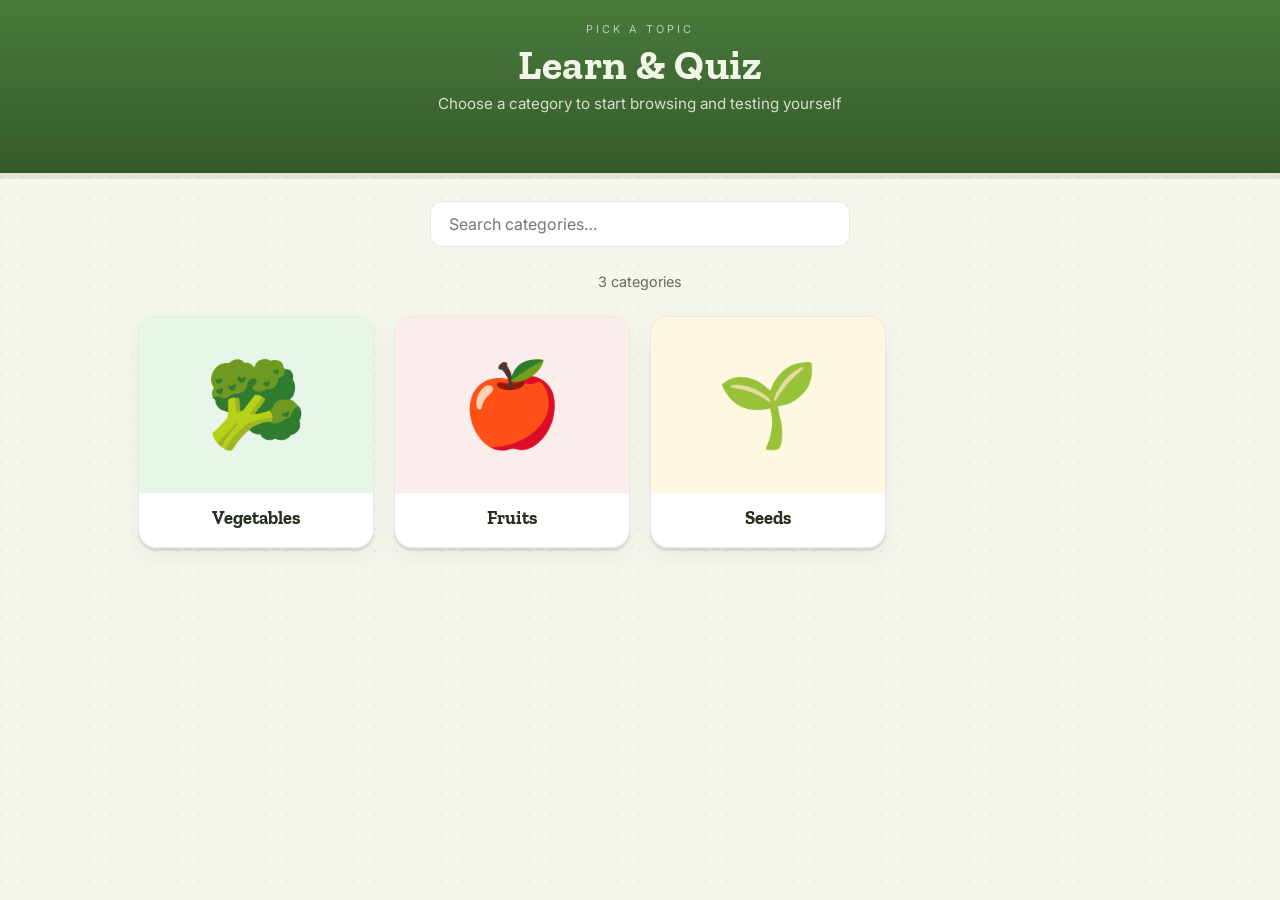
==== categories/index.html @ 4302f9e4 "Add files via upload" ====
<!DOCTYPE html>
<html lang="en">
<head>
<meta charset="UTF-8">
<meta name="viewport" content="width=device-width, initial-scale=1.0">
<title>Categories — Learn &amp; Quiz</title>
<link rel="stylesheet" href="style.css">
</head>
<body>

<header>
  <div class="eyebrow">Pick a Topic</div>
  <h1>Learn &amp; Quiz</h1>
  <p>Choose a category to start browsing and testing yourself</p>
</header>

<main class="cat-main">
  <div class="search-row">
    <input type="text" id="searchBox" placeholder="Search categories…">
  </div>
  <div class="cat-note" id="catNote">Loading categories…</div>
  <div class="cat-grid" id="catGrid"></div>
</main>

<script>
/* ==================================================================
   categories.json shape:
   [
     { "name": "Vegetables", "image": "url-or-data-uri", "location": "vegetables.json" },
     { "name": "Fruits",     "image": "url-or-data-uri", "location": "fruits.json" },
     ...
   ]

   Clicking a card opens categories.html?data=<location>, so categories.html
   loads that topic's data file (see the DATA_FILE param in categories.html).
   ================================================================== */

const catGrid = document.getElementById('catGrid');
const catNote = document.getElementById('catNote');
const searchBox = document.getElementById('searchBox');

let allCategories = [];

async function loadCategories(){
  try{
    const res = await fetch('cats/categories.json');
    allCategories = await res.json();
    renderCategories(allCategories);
  }catch(e){
    catNote.textContent = 'Could not load cats/categories.json — make sure the cats folder is present.';
  }
}

function renderCategories(categories){
  catNote.textContent = categories.length ? `${categories.length} categories` : 'No categories match your search';
  catGrid.innerHTML = '';
  categories.forEach(cat => {
    const a = document.createElement('a');
    a.className = 'cat-card';
    a.href = `categories.html?data=${encodeURIComponent(cat.location)}`;
    a.innerHTML = `
      <div class="cat-thumb"><img src="${cat.image}" alt="${cat.name}" loading="lazy"></div>
      <div class="cat-label">${cat.name}</div>`;
    catGrid.appendChild(a);
  });
}

searchBox.addEventListener('input', () => {
  const q = searchBox.value.trim().toLowerCase();
  const filtered = allCategories.filter(cat => cat.name.toLowerCase().includes(q));
  renderCategories(filtered);
});

loadCategories();
</script>
</body>
</html>
---- categories/style.css ----
@import url('https://fonts.googleapis.com/css2?family=Zilla+Slab:wght@500;600;700&family=Inter:wght@400;500;600;700&display=swap');

:root{
  --cream:#F5F7EC;
  --card:#FFFFFF;
  --wood:#4A7A3B;
  --wood-dark:#355A2A;
  --copper:#7EA23B;
  --copper-dark:#688A2E;
  --sage:#6E8F70;
  --charcoal:#26301F;
  --line: rgba(38,48,31,0.10);
  --wrong:#C1443B;
  --skeleton: #E7EDD9;
}
*{box-sizing:border-box;}
html,body{margin:0;padding:0;}
body{
  background:var(--cream);
  background-image:
    radial-gradient(circle at 1px 1px, rgba(74,122,59,0.07) 1px, transparent 0);
  background-size: 22px 22px;
  color:var(--charcoal);
  font-family:'Inter', sans-serif;
  min-height:100vh;
}

header{
  background: linear-gradient(180deg, var(--wood) 0%, var(--wood-dark) 100%);
  color:#F1F6E9;
  padding: 22px 18px 60px;
  position:relative;
  text-align:center;
  box-shadow: 0 6px 0 rgba(0,0,0,0.08);
}
header h1{
  font-family:'Zilla Slab', serif;
  font-weight:700;
  font-size: clamp(1.8rem, 5vw, 2.6rem);
  margin: 4px 0 4px;
  letter-spacing:0.5px;
}
header p{ margin:0; opacity:0.85; font-size:0.95rem; }
.eyebrow{
  font-family:'Inter';
  text-transform:uppercase;
  letter-spacing:3px;
  font-size:0.68rem;
  opacity:0.7;
}

/* ---------------- Categories page ---------------- */
.cat-main{ max-width: 1040px; margin: 0 auto; padding: 28px 18px 60px; }
.cat-grid{
  display:grid;
  grid-template-columns: repeat(auto-fill, minmax(220px, 1fr));
  gap: 20px;
}
.cat-card{
  background:var(--card);
  border-radius: 18px;
  overflow:hidden;
  text-decoration:none;
  color:var(--charcoal);
  box-shadow: 0 3px 0 var(--line), 0 8px 20px rgba(38,48,31,0.06);
  border: 1px solid var(--line);
  transition: transform 0.15s ease, box-shadow 0.15s ease;
  display:flex; flex-direction:column;
}
.cat-card:hover{
  transform: translateY(-4px);
  box-shadow: 0 6px 0 var(--line), 0 14px 26px rgba(38,48,31,0.10);
}
.cat-thumb{
  width:100%; aspect-ratio: 4/3; overflow:hidden;
  background: var(--skeleton);
}
.cat-thumb img{ width:100%; height:100%; object-fit:cover; display:block; }
.cat-label{
  font-family:'Zilla Slab', serif; font-weight:700; font-size:1.15rem;
  padding: 14px 16px 18px; text-align:center;
}
.cat-note{ text-align:center; opacity:0.7; margin: 6px 0 26px; font-size:0.9rem; }

nav.tabs{
  display:flex; justify-content:center; gap:10px;
  margin-top: -32px; position:relative; z-index:5;
  flex-wrap:wrap; padding: 0 12px;
}
nav.tabs button{
  font-family:'Zilla Slab', serif; font-weight:600; font-size:1rem;
  padding:12px 26px; border-radius:999px; border:2px solid var(--card);
  background:var(--card); color:var(--wood-dark); cursor:pointer;
  box-shadow:0 4px 10px rgba(38,48,31,0.15); transition: all .18s ease;
}
nav.tabs button.active{ background:var(--copper); border-color:var(--copper); color:#fff; }
nav.tabs button:hover{ transform: translateY(-2px); }

main{ max-width:1180px; margin:0 auto; padding: 40px 18px 70px; }
section.view{ display:none; }
section.view.active{ display:block; }

.search-row{ display:flex; justify-content:center; margin-bottom:26px; }
#searchBox{
  width:100%; max-width:420px; padding:12px 18px; border-radius:12px;
  border:1.5px solid var(--line); background:var(--card);
  font-size:1rem; font-family:'Inter'; outline:none;
}
#searchBox:focus{ border-color: var(--copper); }

.count-note{ text-align:center; color:#7c8a6f; font-size:0.85rem; margin-bottom:22px; }

/* Virtualized grid: viewport scrolls, .grid is a tall relative-positioned
   canvas, .card items are absolutely positioned inside it so only the
   cards actually on screen exist in the DOM at any time. */
.grid-viewport{ max-height:72vh; overflow-y:auto; overflow-x:hidden; border-radius:14px; -webkit-overflow-scrolling:touch; }
.grid{ position:relative; }

.card{
  background:var(--card); border-radius:14px; padding:10px 10px 14px;
  text-align:center; border:1px solid var(--line); position:absolute;
  top:0; left:0;
  transition: transform .15s ease, box-shadow .15s ease; cursor:default; overflow:hidden;
}
.card:hover{ transform: translateY(-4px); box-shadow: 0 10px 20px rgba(74,122,59,0.16); }
.card .num{
  position:absolute; top:8px; left:8px; font-size:0.62rem; color:#fff;
  background:rgba(38,48,31,0.55); padding:1px 6px; border-radius:999px;
  font-family:'Inter'; font-weight:600; z-index:2;
}
.search-btn{
  position:absolute; top:6px; right:6px; width:26px; height:26px;
  border-radius:50%; border:none; background: rgba(38,48,31,0.55); color:#fff;
  font-size:0.85rem; display:flex; align-items:center; justify-content:center;
  cursor:pointer; z-index:3; transition: background .15s ease, transform .15s ease;
}
.search-btn:hover{ background: var(--copper); transform: scale(1.08); }
.thumb{
  width:100%; aspect-ratio: 1 / 1; border-radius:10px; overflow:hidden;
  background: linear-gradient(100deg, var(--skeleton) 25%, #F3F7EA 37%, var(--skeleton) 63%);
  background-size: 400% 100%; animation: shimmer 1.4s ease-in-out infinite;
  display:flex; align-items:center; justify-content:center; margin-bottom:10px;
}
.thumb.loaded{ animation:none; background:#F3F7EA; }
.thumb img{ width:100%; height:100%; object-fit:cover; display:block; }
.thumb .fallback-icon{ font-size:2.4rem; }
@keyframes shimmer{ 0%{ background-position: 100% 0; } 100%{ background-position: -100% 0; } }
.card .name{ font-family:'Zilla Slab', serif; font-weight:600; font-size:0.9rem; color:var(--charcoal); }

.quiz-wrap{ max-width:560px; margin:0 auto; }
.progress-row{ display:flex; align-items:center; gap:12px; margin-bottom:22px; }
.progress-track{ flex:1; height:8px; background:var(--line); border-radius:999px; overflow:hidden; }
.progress-fill{ height:100%; background:var(--sage); width:0%; transition:width .25s ease; }
.progress-label{ font-size:0.85rem; color:#7c8a6f; white-space:nowrap; font-weight:600; }
.score-pill{
  display:inline-block; background:var(--copper); color:#fff; font-weight:700;
  font-size:0.78rem; padding:4px 12px; border-radius:999px;
}

.quiz-card{
  background:var(--card); border-radius:20px; padding:26px 20px 26px; text-align:center;
  box-shadow: 0 10px 26px rgba(74,122,59,0.14); border:1px solid var(--line);
}
.quiz-card .eyebrow{ color:#9fab8f; }
.quiz-thumb{
  width:180px; height:180px; max-width:70%; aspect-ratio:1/1; margin: 14px auto 16px;
  border-radius:16px; overflow:hidden;
  background: linear-gradient(100deg, var(--skeleton) 25%, #F3F7EA 37%, var(--skeleton) 63%);
  background-size: 400% 100%; animation: shimmer 1.4s ease-in-out infinite;
  display:flex; align-items:center; justify-content:center; box-shadow: 0 6px 16px rgba(74,122,59,0.18);
}
.quiz-thumb.loaded{ animation:none; background:#F3F7EA; }
.quiz-thumb img{ width:100%; height:100%; object-fit:cover; display:block; }
.quiz-thumb .fallback-icon{ font-size:4.4rem; }

.quiz-question{
  font-family:'Zilla Slab', serif; font-weight:600; font-size:1.25rem;
  margin: 0 0 22px; color:var(--charcoal);
}
.options{ display:grid; grid-template-columns: 1fr 1fr; gap:12px; }
@media(max-width:420px){ .options{ grid-template-columns: 1fr; } }

.opt{
  font-family:'Inter'; font-weight:600; font-size:0.95rem; padding:14px 10px;
  border-radius:12px; border:2px solid var(--line); background:#FAFBF5;
  cursor:pointer; transition: all .15s ease; color:var(--charcoal);
}
.opt:hover{ border-color: var(--copper); }
.opt.correct{ background: var(--sage); border-color: var(--sage); color:#fff; }
.opt.wrong{ background: var(--wrong); border-color: var(--wrong); color:#fff; }
.opt[disabled]{ cursor:default; }

.next-row{ margin-top:22px; display:flex; justify-content:center; }
#nextBtn{
  font-family:'Zilla Slab', serif; font-weight:600; font-size:1rem; padding:11px 30px;
  border-radius:999px; border:none; background:var(--wood-dark); color:#fff;
  cursor:pointer; opacity:0; pointer-events:none; transition: opacity .15s ease;
}
#nextBtn.show{ opacity:1; pointer-events:auto; }
#nextBtn:hover{ background:var(--copper-dark); }

.center-card{
  max-width:520px; margin:20px auto; background:var(--card); border-radius:20px;
  padding:40px 26px; text-align:center; box-shadow: 0 10px 26px rgba(74,122,59,0.14);
  border:1px solid var(--line);
}
.center-card h2{ font-family:'Zilla Slab', serif; font-size:1.6rem; margin-top:0; }
.center-card .big-icon{ font-size:3.4rem; margin-bottom:10px;}
.center-card .score-big{
  font-family:'Zilla Slab', serif; font-size:3rem; font-weight:700; color:var(--copper); margin: 10px 0;
}
.btn-primary{
  font-family:'Zilla Slab', serif; font-weight:600; font-size:1.05rem; padding:13px 34px;
  border-radius:999px; border:none; background:var(--copper); color:#fff; cursor:pointer; margin-top:10px;
}
.btn-primary:hover{ background:var(--copper-dark); }
.load-note{ font-size:0.8rem; color:#9fab8f; margin-top:10px; }

.thumb, .quiz-thumb{ cursor: zoom-in; }

#lightbox{
  position:fixed; inset:0; z-index:100;
  background: rgba(14,20,10,0.86);
  display:none;
  align-items:center; justify-content:center;
  flex-direction:column;
  padding: 30px 20px;
  cursor: zoom-out;
  animation: fadeIn .15s ease;
}
#lightbox.open{ display:flex; }
@keyframes fadeIn{ from{ opacity:0; } to{ opacity:1; } }
#lightbox img{
  max-width: min(90vw, 640px);
  max-height: 72vh;
  object-fit:contain;
  border-radius:14px;
  box-shadow: 0 20px 50px rgba(0,0,0,0.5);
  background:#F3F7EA;
  cursor: zoom-out;
}
#lightboxCaption{
  color:#F1F6E9;
  font-family:'Zilla Slab', serif;
  font-weight:600;
  font-size:1.15rem;
  margin-top:16px;
  text-align:center;
}
#lightboxClose{
  position:absolute;
  top:18px; right:22px;
  width:42px; height:42px;
  border-radius:50%;
  border:none;
  background: rgba(255,255,255,0.14);
  color:#F1F6E9;
  font-size:1.4rem;
  line-height:1;
  cursor:pointer;
  display:flex; align-items:center; justify-content:center;
  transition: background .15s ease;
}
#lightboxClose:hover{ background: rgba(255,255,255,0.26); }

#lightboxSearch{
  margin-top:14px;
  display:none;
  align-items:center; gap:8px;
  padding:10px 20px;
  border-radius:999px;
  border:1.5px solid rgba(255,255,255,0.35);
  background: rgba(255,255,255,0.1);
  color:#F1F6E9;
  font-family:'Inter'; font-weight:600; font-size:0.88rem;
  cursor:pointer;
  transition: background .15s ease;
}
#lightboxSearch.show{ display:inline-flex; }
#lightboxSearch:hover{ background: rgba(255,255,255,0.22); }

footer{ text-align:center; padding:24px; color:#9fab8f; font-size:0.78rem; }
footer .credit{ display:block; margin-top:4px; opacity:0.85; }
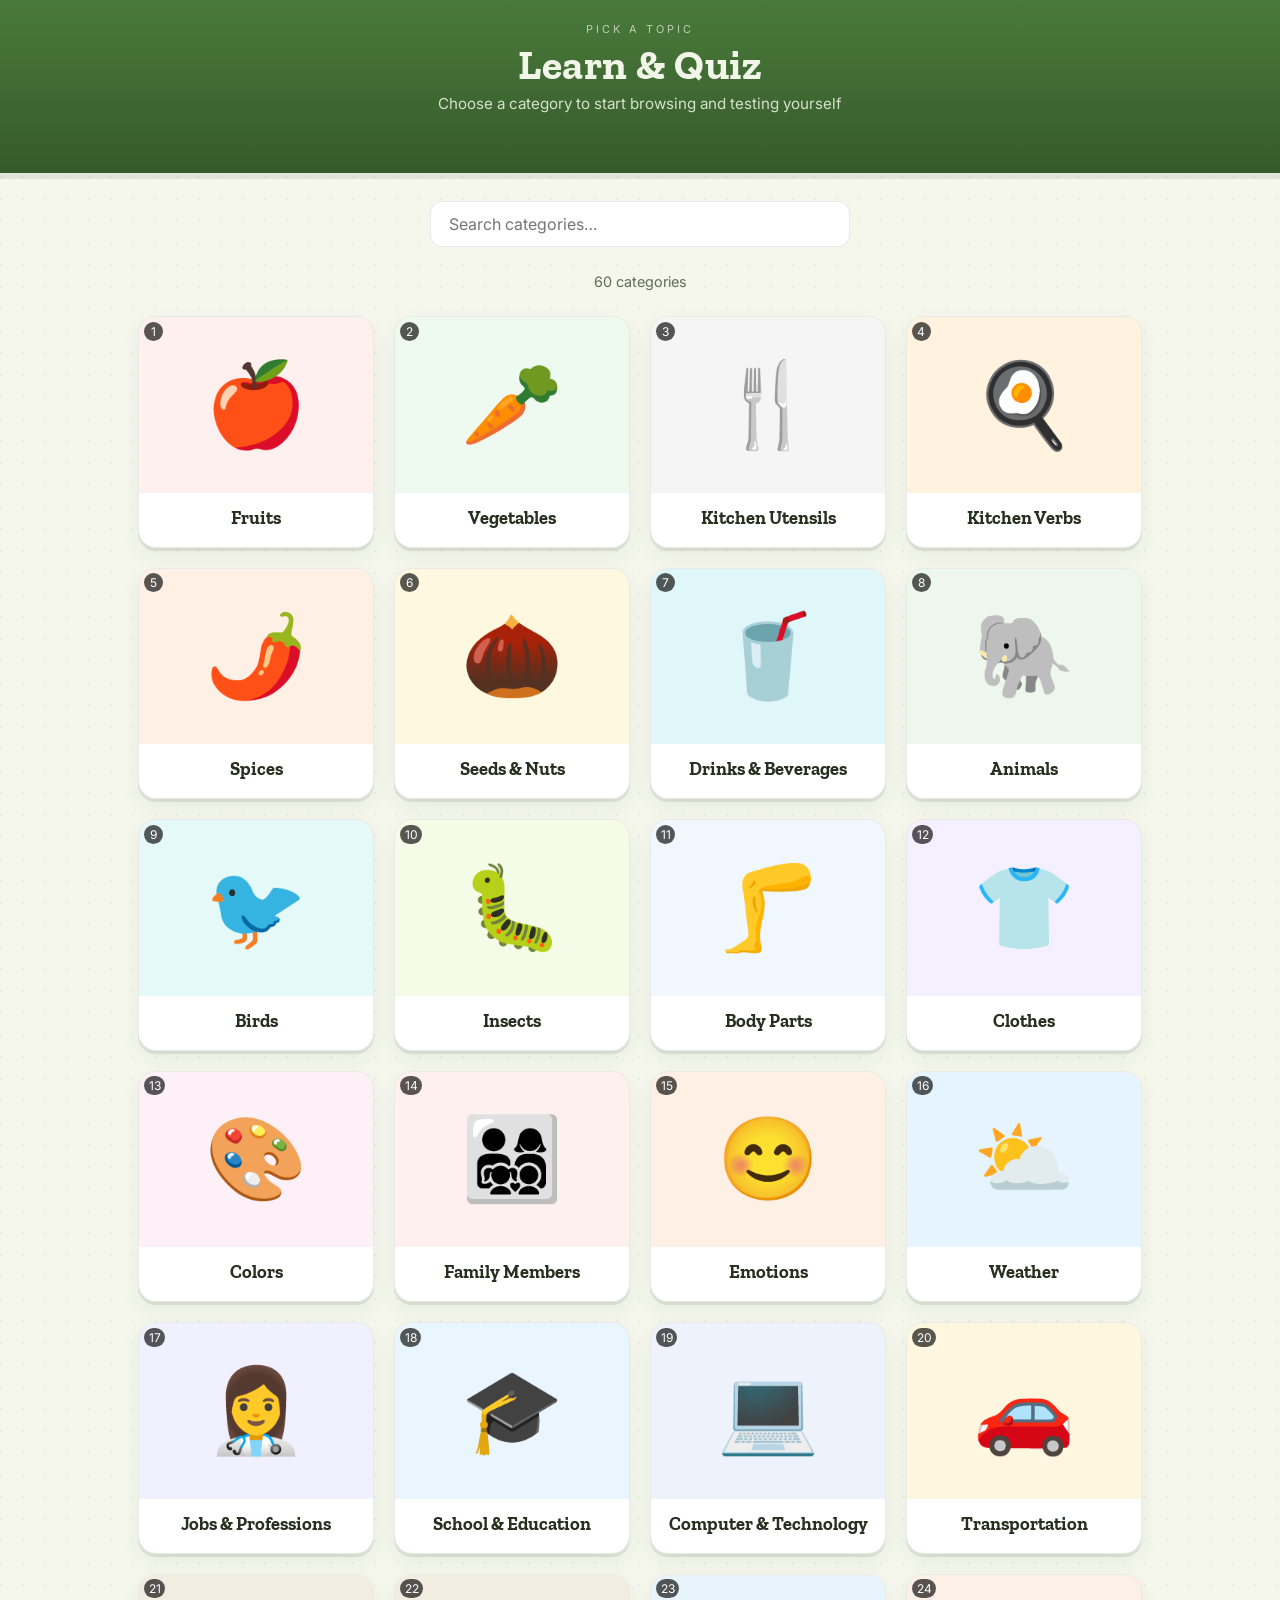
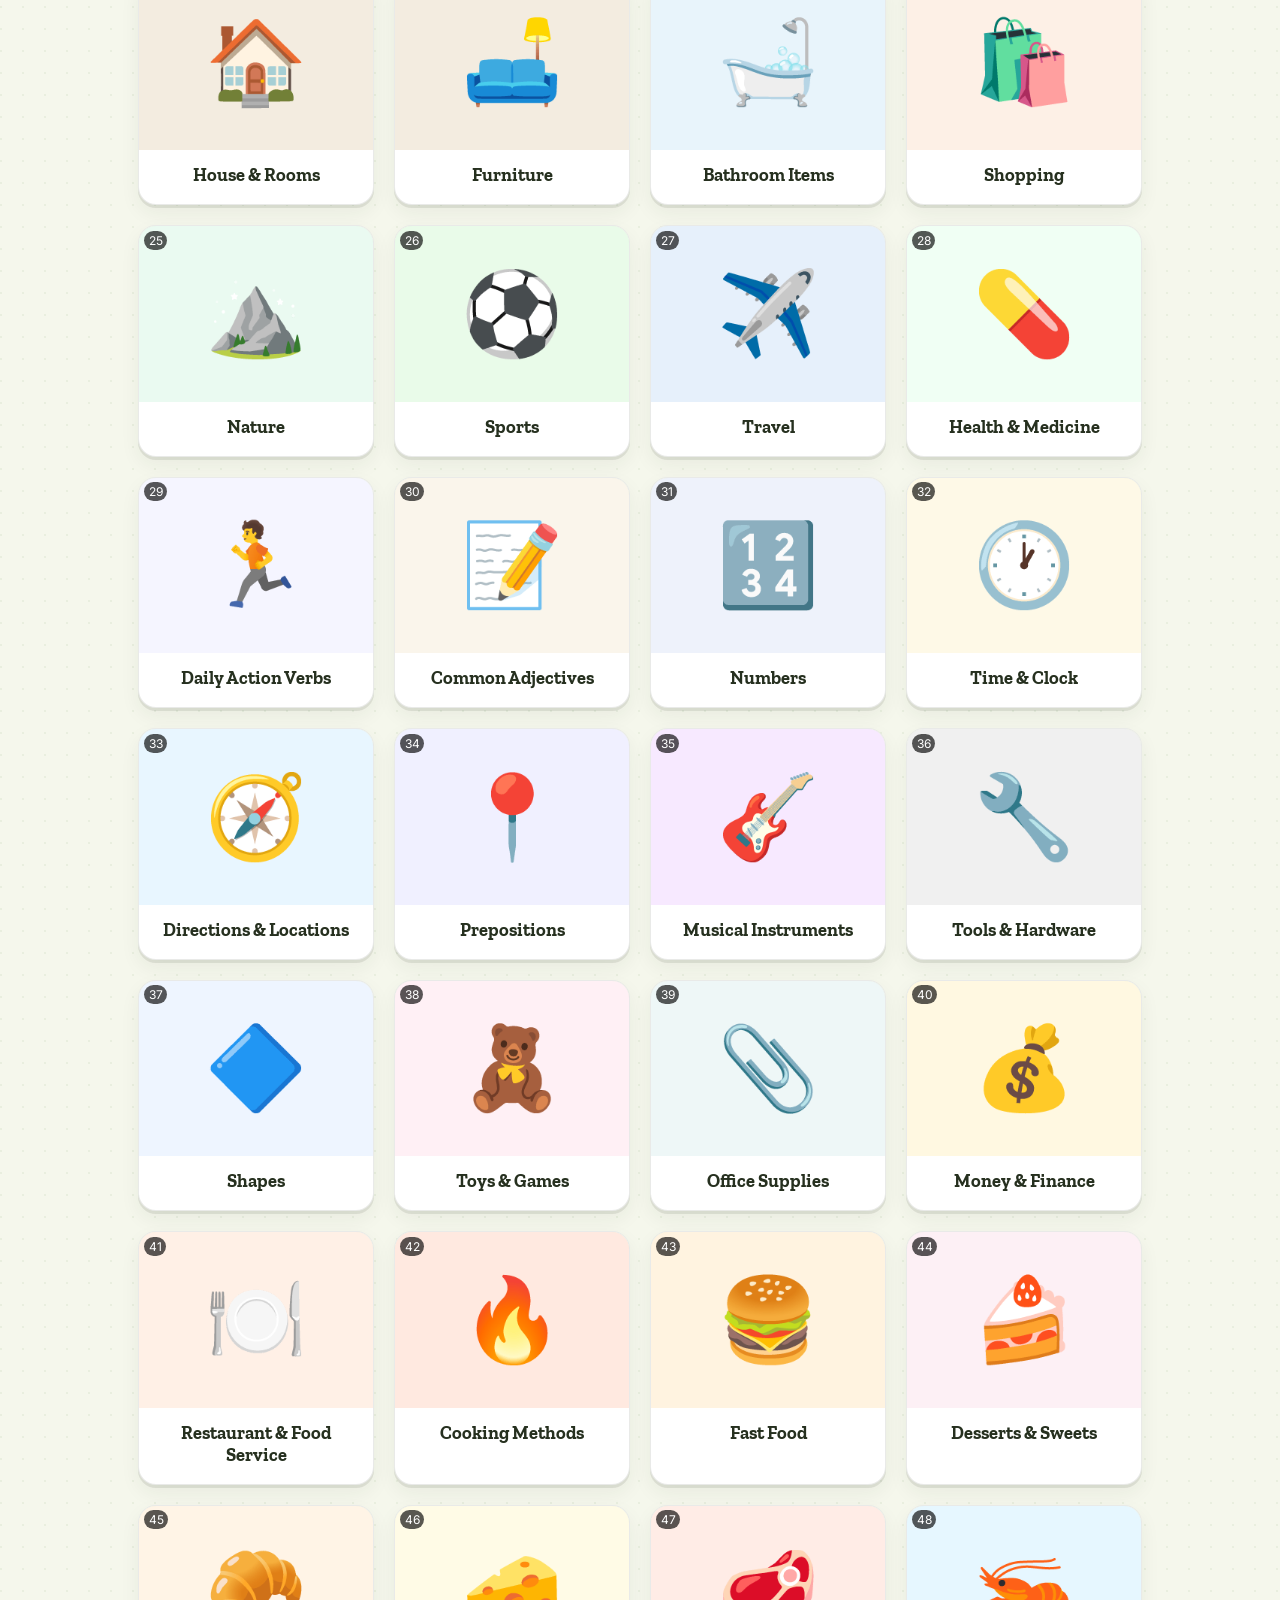
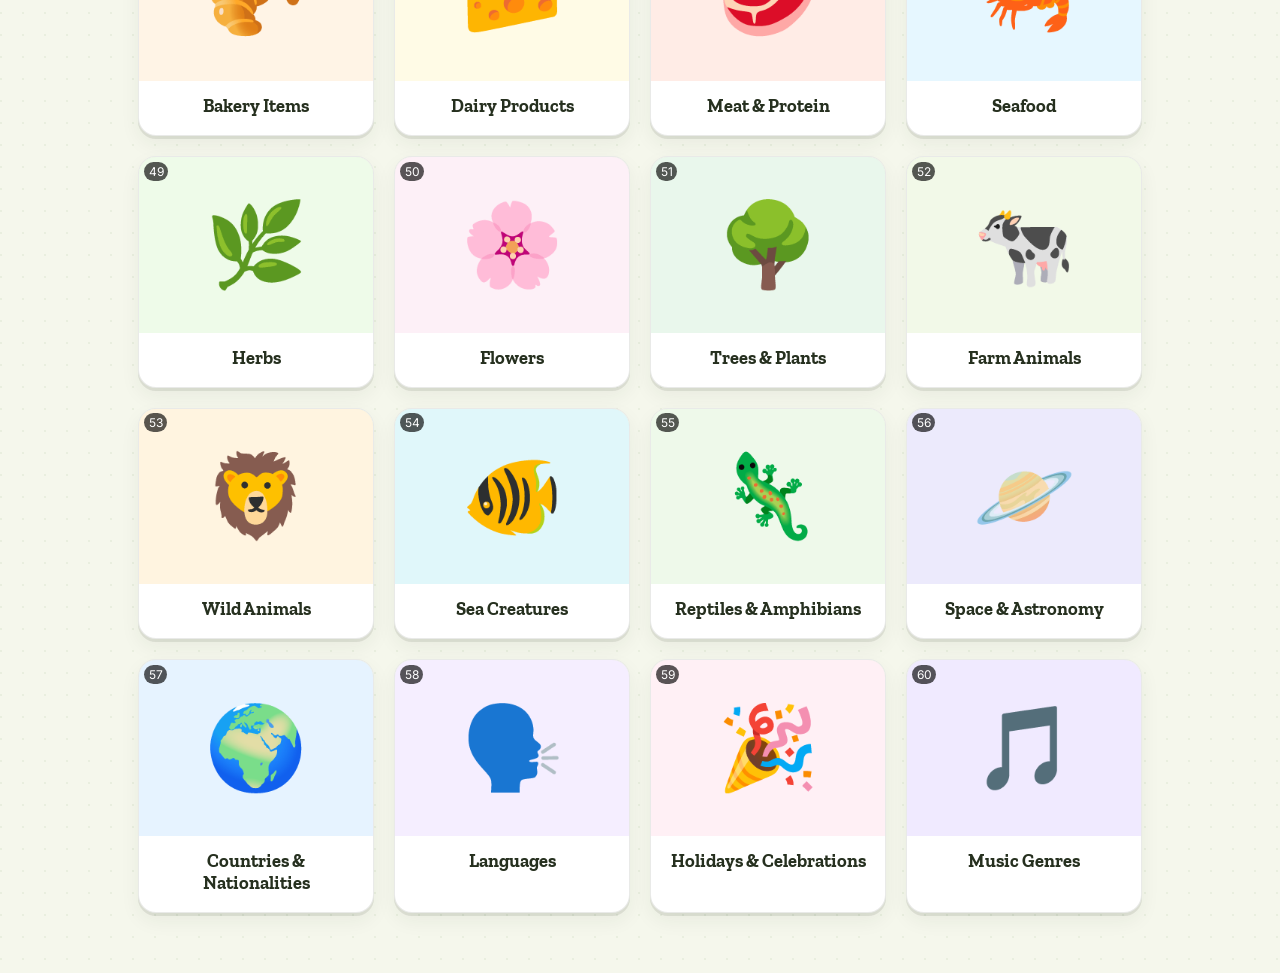
==== commit 67b2a66f: "Add files via upload" ====
--- a/categories/index.html
+++ b/categories/index.html
@@ -5,6 +5,26 @@
 <meta name="viewport" content="width=device-width, initial-scale=1.0">
 <title>Categories — Learn &amp; Quiz</title>
 <link rel="stylesheet" href="style.css">
+<style>
+  /* Minimal scoped styles for the new search-clear button and fallback thumb.
+     Safe to remove/replace once equivalent rules exist in style.css instead. */
+  .search-row{ position:relative; }
+  .search-row #searchBox{ padding-right:2.25em; box-sizing:border-box; width:100%; }
+  .search-clear{
+    position:absolute; right:0.5em; top:50%; transform:translateY(-50%);
+    border:none; background:transparent; cursor:pointer; font-size:1.1em;
+    line-height:1; padding:0.2em 0.4em; color:inherit; opacity:0.6; display:none;
+  }
+  .search-clear:hover{ opacity:1; }
+  .cat-thumb img.img-fallback{ object-fit:contain; padding:15%; opacity:0.5; }
+  .cat-thumb{ position:relative; }
+  .cat-serial{
+    position:absolute; top:0.4em; left:0.4em;
+    background:rgba(0,0,0,0.65); color:#fff; font-size:0.75em;
+    min-width:1.6em; text-align:center; line-height:1.6em;
+    border-radius:999px; padding:0 0.4em; pointer-events:none;
+  }
+</style>
 </head>
 <body>
 
@@ -16,9 +36,10 @@
 
 <main class="cat-main">
   <div class="search-row">
-    <input type="text" id="searchBox" placeholder="Search categories…">
+    <input type="text" id="searchBox" placeholder="Search categories…" aria-label="Search categories">
+    <button type="button" class="search-clear" id="searchClear" aria-label="Clear search">✕</button>
   </div>
-  <div class="cat-note" id="catNote">Loading categories…</div>
+  <div class="cat-note" id="catNote" role="status" aria-live="polite">Loading categories…</div>
   <div class="cat-grid" id="catGrid"></div>
 </main>
 
@@ -38,16 +59,35 @@
 const catGrid = document.getElementById('catGrid');
 const catNote = document.getElementById('catNote');
 const searchBox = document.getElementById('searchBox');
+const searchClear = document.getElementById('searchClear');
 
 let allCategories = [];
 
+// Simple inline SVG placeholder used when a category image fails to load,
+// so a missing/broken image never shows a browser "broken image" icon.
+const FALLBACK_IMG =
+  'data:image/svg+xml;utf8,' + encodeURIComponent(
+    `<svg xmlns="http://www.w3.org/2000/svg" width="120" height="120">
+       <rect width="100%" height="100%" fill="#e5e5e5"/>
+       <text x="50%" y="50%" font-size="14" fill="#888" text-anchor="middle" dy=".3em">No image</text>
+     </svg>`
+  );
+
 async function loadCategories(){
+  catNote.textContent = 'Loading categories…';
   try{
     const res = await fetch('cats/categories.json');
+    if(!res.ok) throw new Error(`HTTP ${res.status}`);
     allCategories = await res.json();
+    if(!Array.isArray(allCategories) || allCategories.length === 0){
+      catNote.textContent = 'No categories found in cats/categories.json.';
+      catGrid.innerHTML = '';
+      return;
+    }
     renderCategories(allCategories);
   }catch(e){
     catNote.textContent = 'Could not load cats/categories.json — make sure the cats folder is present.';
+    catGrid.innerHTML = '';
   }
 }
 
@@ -55,23 +95,49 @@
   catNote.textContent = categories.length ? `${categories.length} categories` : 'No categories match your search';
   catGrid.innerHTML = '';
   categories.forEach(cat => {
+    // Serial number reflects the category's position in the original,
+    // unfiltered list (allCategories) so it stays stable while searching.
+    const serial = allCategories.indexOf(cat) + 1;
     const a = document.createElement('a');
     a.className = 'cat-card';
     a.href = `categories.html?data=${encodeURIComponent(cat.location)}`;
     a.innerHTML = `
-      <div class="cat-thumb"><img src="${cat.image}" alt="${cat.name}" loading="lazy"></div>
+      <div class="cat-thumb">
+        <span class="cat-serial">${serial}</span>
+        <img src="${cat.image}" alt="${cat.name}" loading="lazy">
+      </div>
       <div class="cat-label">${cat.name}</div>`;
+    // Fall back to a placeholder image instead of a broken-image icon.
+    const img = a.querySelector('img');
+    img.addEventListener('error', () => {
+      if(img.src !== FALLBACK_IMG){
+        img.src = FALLBACK_IMG;
+        img.classList.add('img-fallback');
+      }
+    }, { once: true });
     catGrid.appendChild(a);
   });
 }
 
-searchBox.addEventListener('input', () => {
+function applySearch(){
   const q = searchBox.value.trim().toLowerCase();
-  const filtered = allCategories.filter(cat => cat.name.toLowerCase().includes(q));
+  searchClear.style.display = q ? 'block' : 'none';
+  const filtered = q
+    ? allCategories.filter(cat => cat.name.toLowerCase().includes(q))
+    : allCategories;
   renderCategories(filtered);
+}
+
+searchBox.addEventListener('input', applySearch);
+
+searchClear.addEventListener('click', () => {
+  searchBox.value = '';
+  searchBox.focus();
+  applySearch();
 });
 
 loadCategories();
 </script>
 </body>
 </html>
+
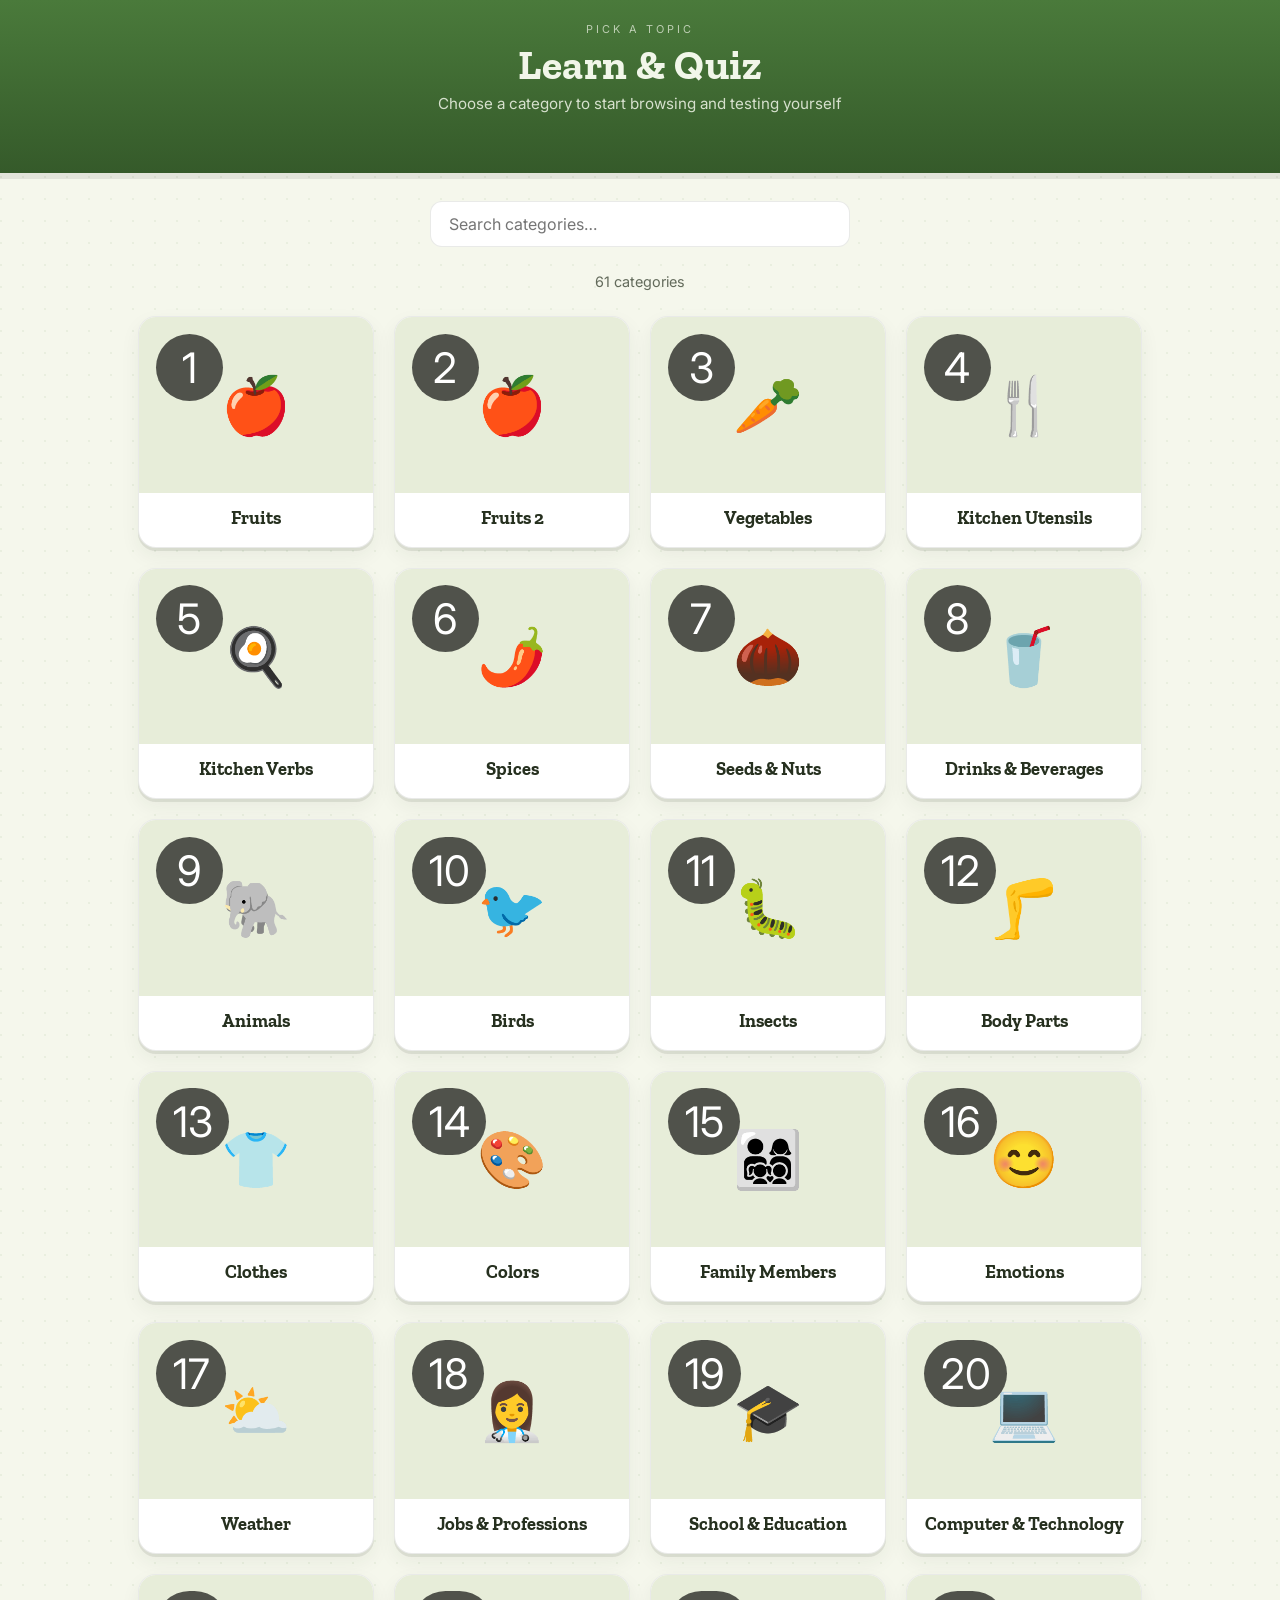
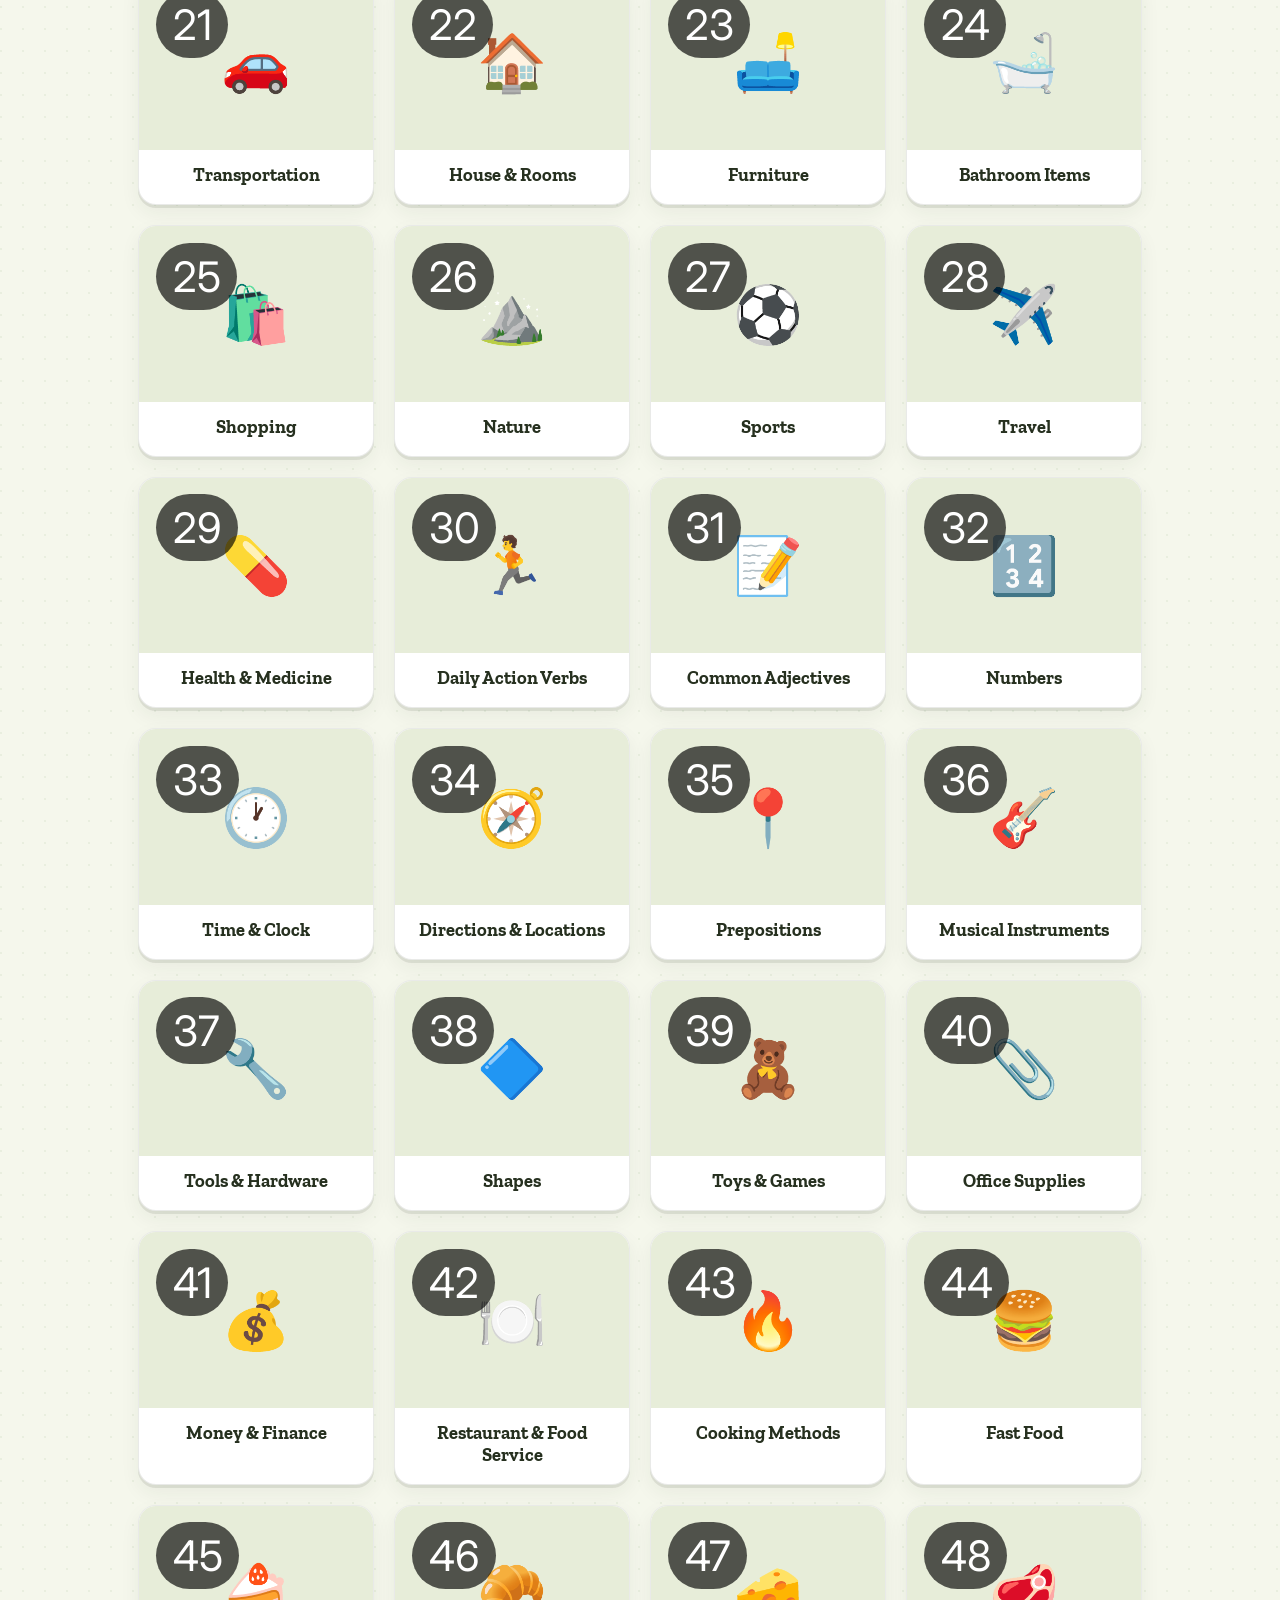
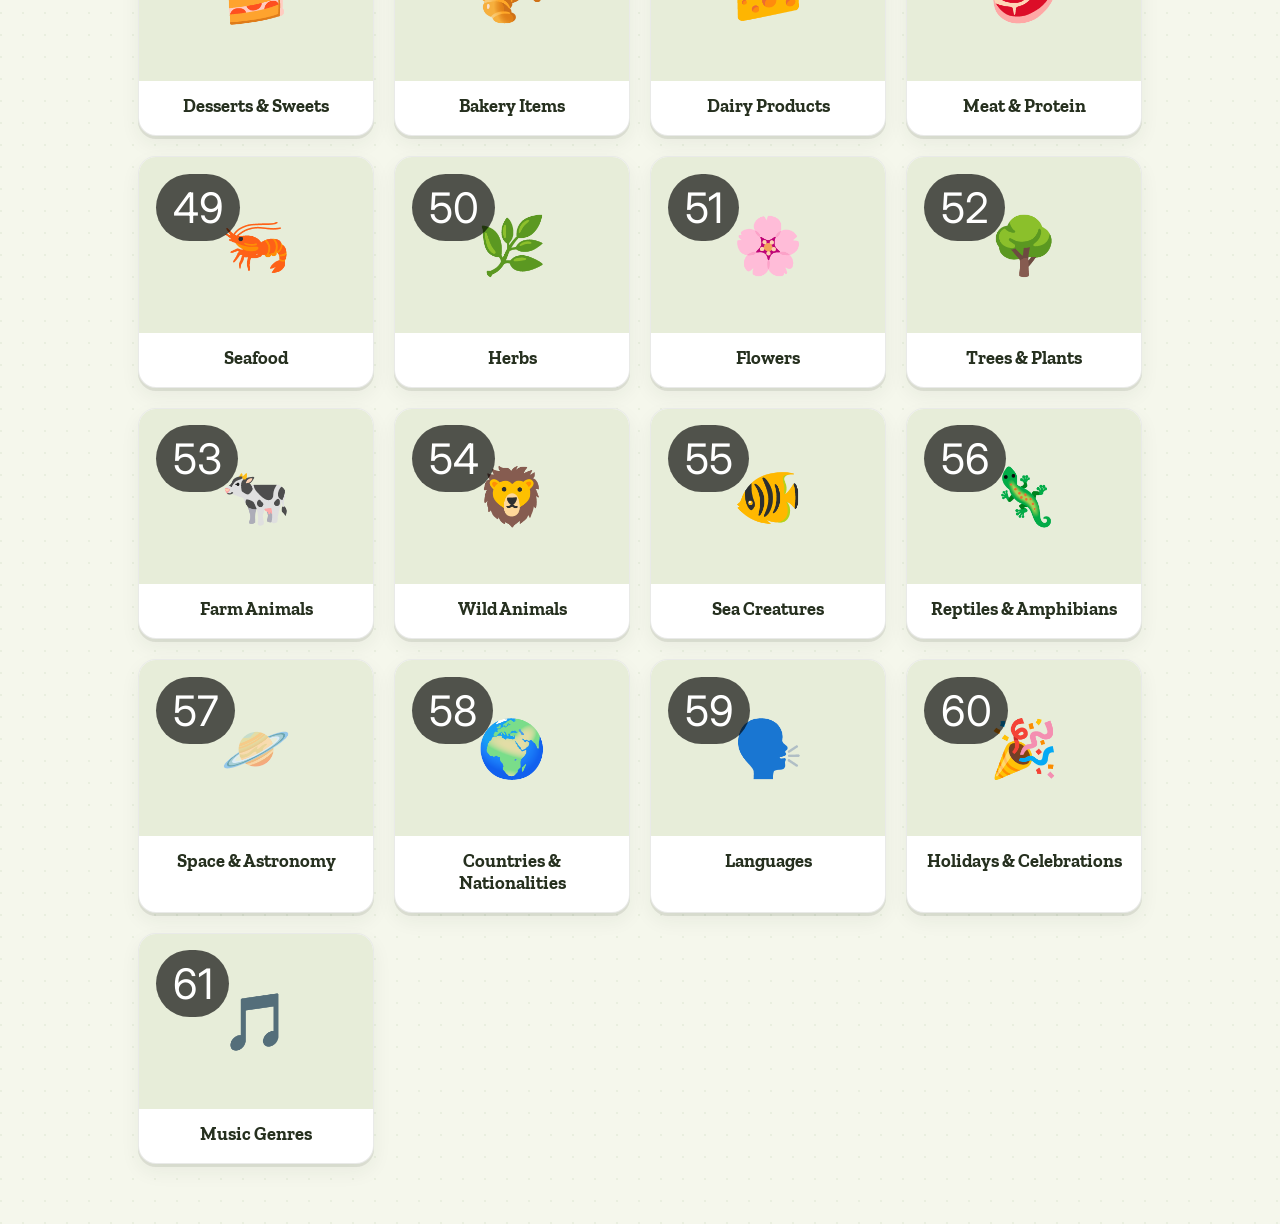
==== commit 36093f84: "Add files via upload" ====
--- a/categories/index.html
+++ b/categories/index.html
@@ -16,8 +16,7 @@
     line-height:1; padding:0.2em 0.4em; color:inherit; opacity:0.6; display:none;
   }
   .search-clear:hover{ opacity:1; }
-  .cat-thumb img.img-fallback{ object-fit:contain; padding:15%; opacity:0.5; }
-  .cat-thumb{ position:relative; }
+  .cat-thumb{ position:relative; display:flex; align-items:center; justify-content:center; font-size:3.5em; line-height:1; }
   .cat-serial{
     position:absolute; top:0.4em; left:0.4em;
     background:rgba(0,0,0,0.65); color:#fff; font-size:0.75em;
@@ -47,8 +46,8 @@
 /* ==================================================================
    categories.json shape:
    [
-     { "name": "Vegetables", "image": "url-or-data-uri", "location": "vegetables.json" },
-     { "name": "Fruits",     "image": "url-or-data-uri", "location": "fruits.json" },
+     { "name": "Vegetables", "emoji": "🥕", "location": "vegetables.json" },
+     { "name": "Fruits",     "emoji": "🍎", "location": "fruits.json" },
      ...
    ]
 
@@ -62,16 +61,6 @@
 const searchClear = document.getElementById('searchClear');
 
 let allCategories = [];
-
-// Simple inline SVG placeholder used when a category image fails to load,
-// so a missing/broken image never shows a browser "broken image" icon.
-const FALLBACK_IMG =
-  'data:image/svg+xml;utf8,' + encodeURIComponent(
-    `<svg xmlns="http://www.w3.org/2000/svg" width="120" height="120">
-       <rect width="100%" height="100%" fill="#e5e5e5"/>
-       <text x="50%" y="50%" font-size="14" fill="#888" text-anchor="middle" dy=".3em">No image</text>
-     </svg>`
-  );
 
 async function loadCategories(){
   catNote.textContent = 'Loading categories…';
@@ -104,17 +93,9 @@
     a.innerHTML = `
       <div class="cat-thumb">
         <span class="cat-serial">${serial}</span>
-        <img src="${cat.image}" alt="${cat.name}" loading="lazy">
+        <span class="cat-emoji" aria-hidden="true">${cat.emoji}</span>
       </div>
       <div class="cat-label">${cat.name}</div>`;
-    // Fall back to a placeholder image instead of a broken-image icon.
-    const img = a.querySelector('img');
-    img.addEventListener('error', () => {
-      if(img.src !== FALLBACK_IMG){
-        img.src = FALLBACK_IMG;
-        img.classList.add('img-fallback');
-      }
-    }, { once: true });
     catGrid.appendChild(a);
   });
 }
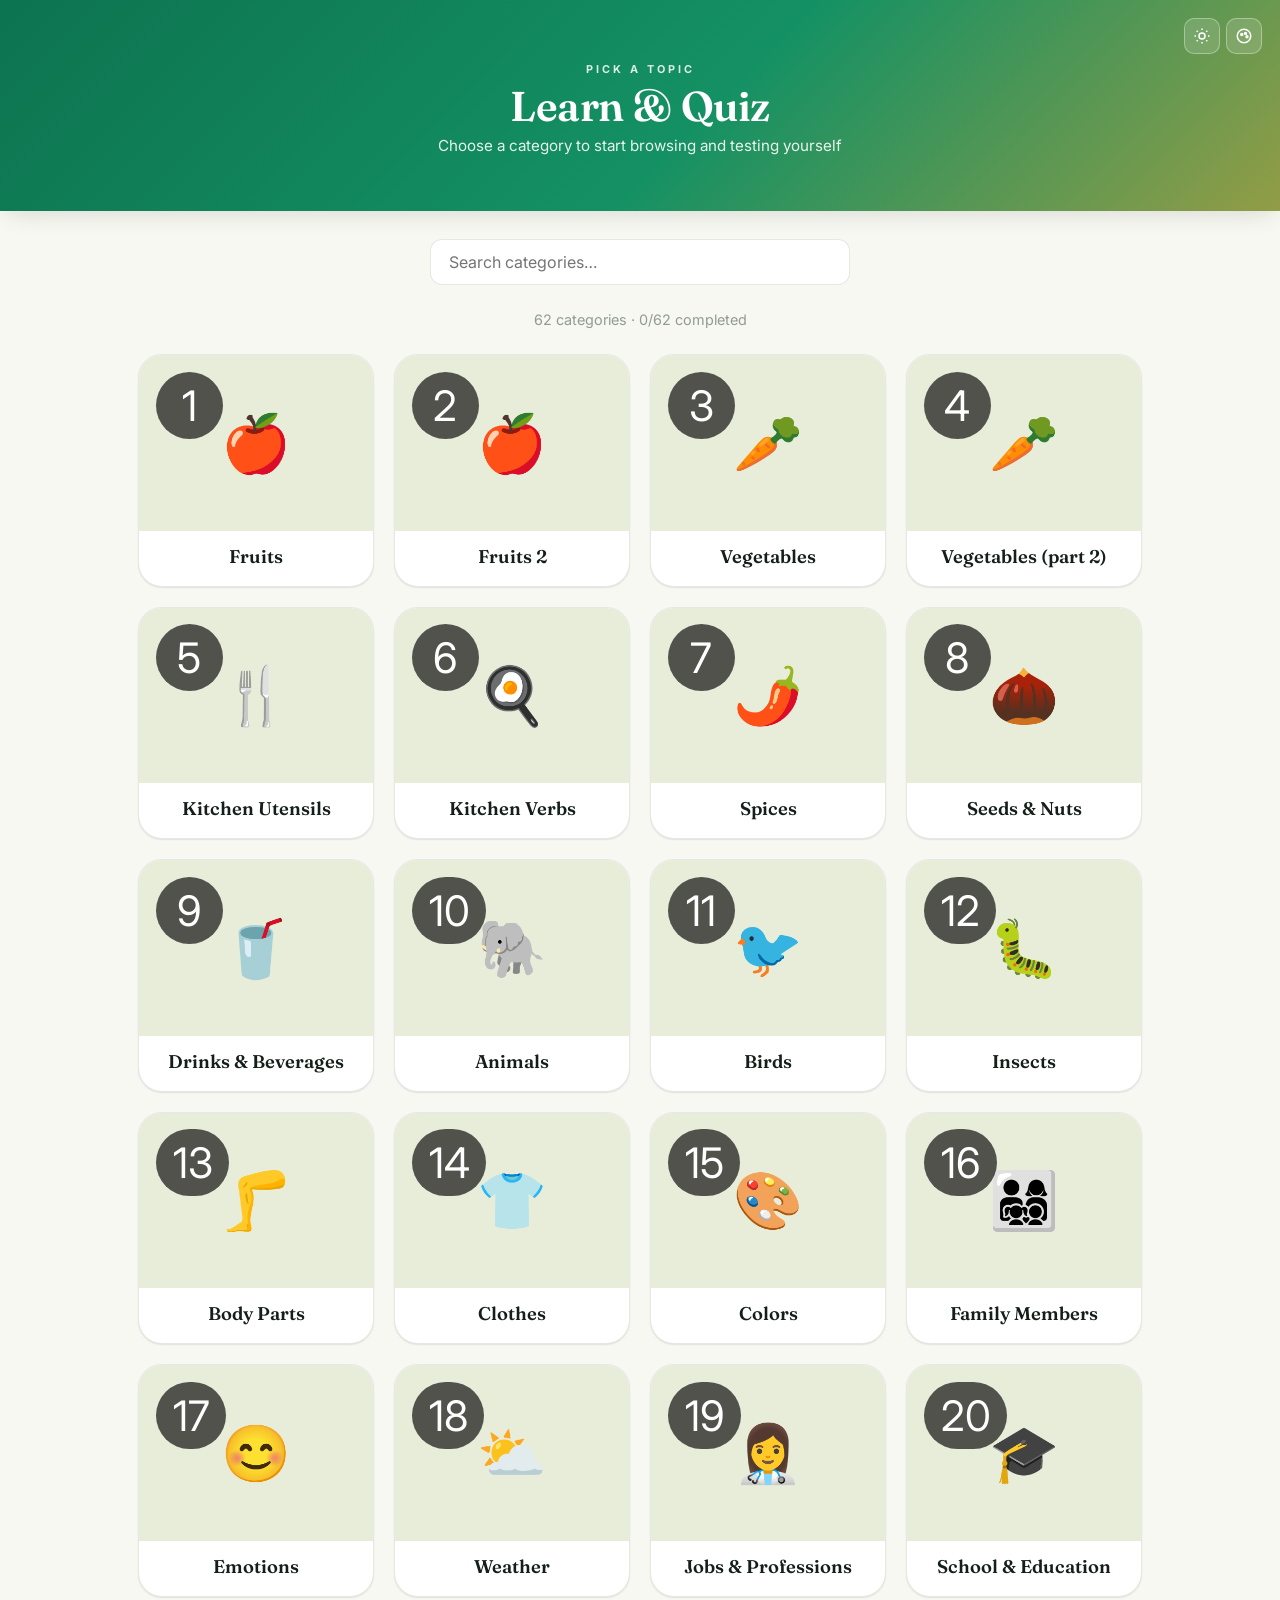
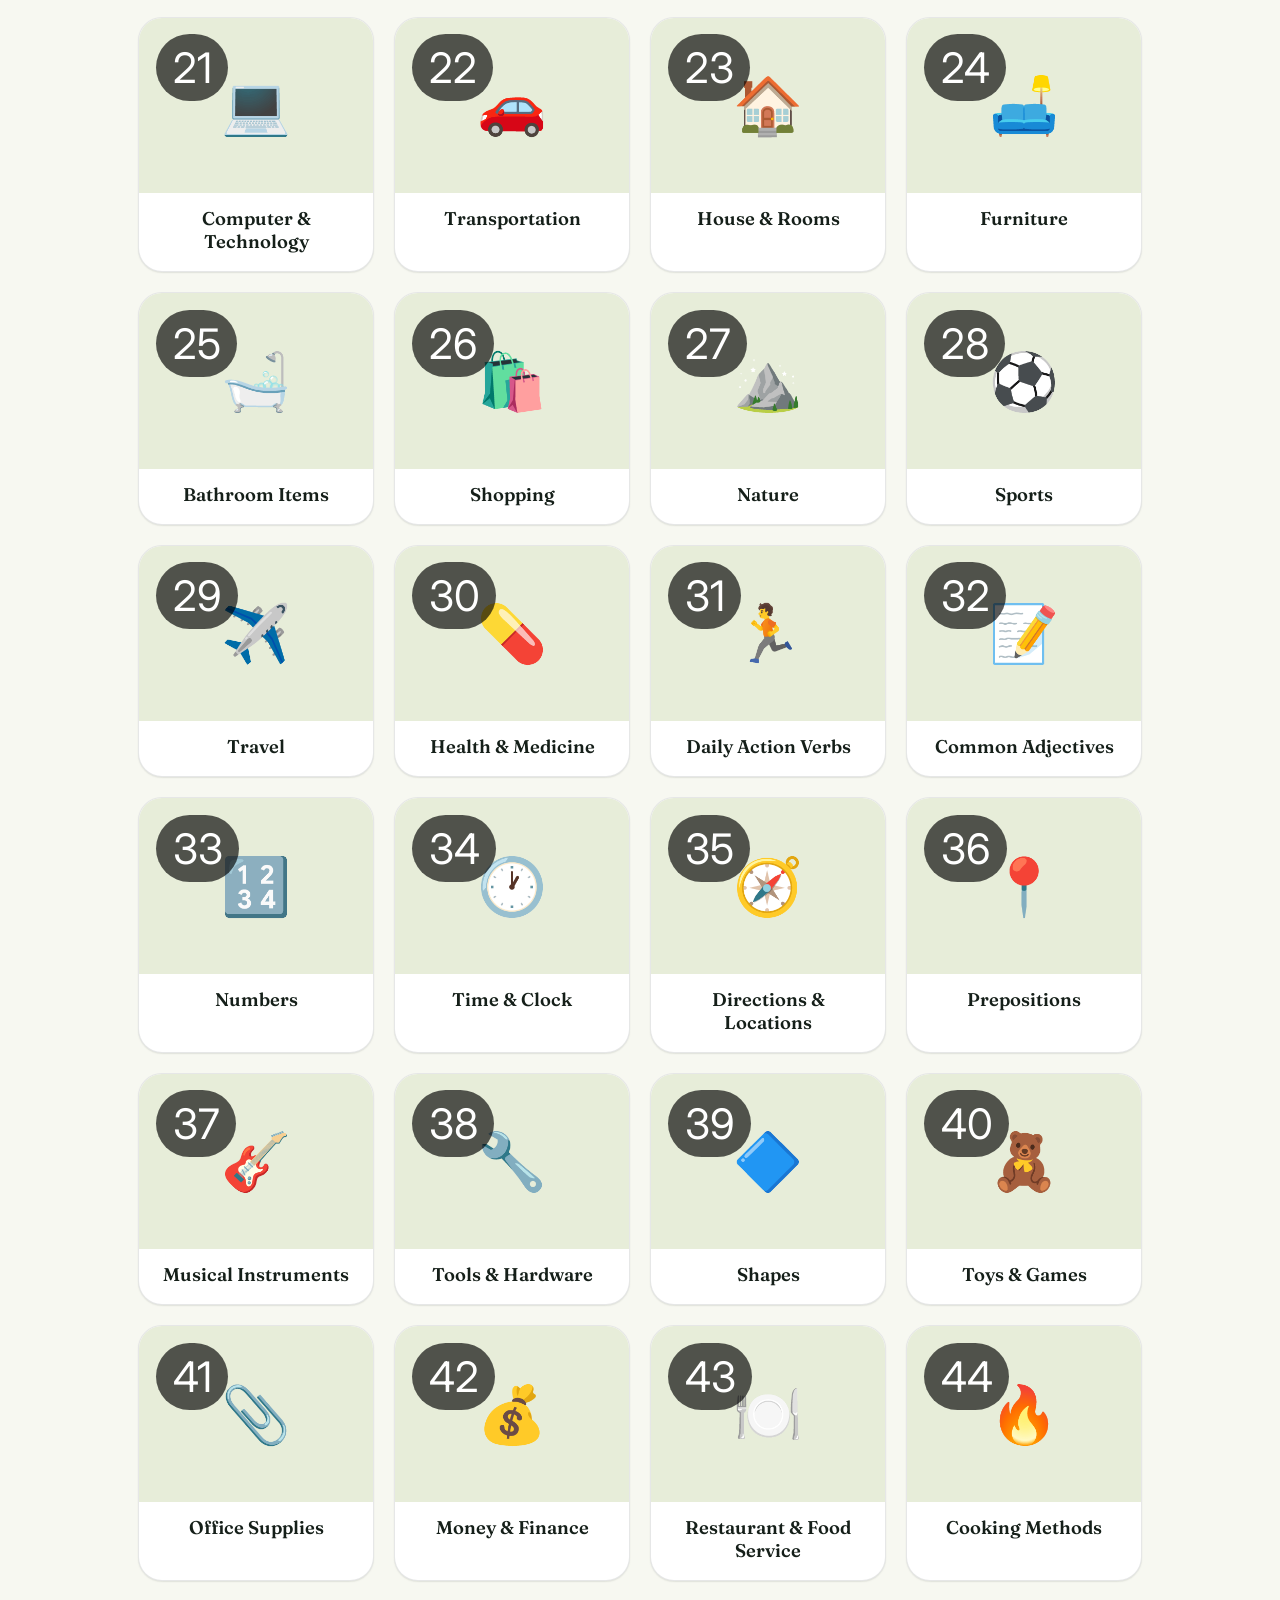
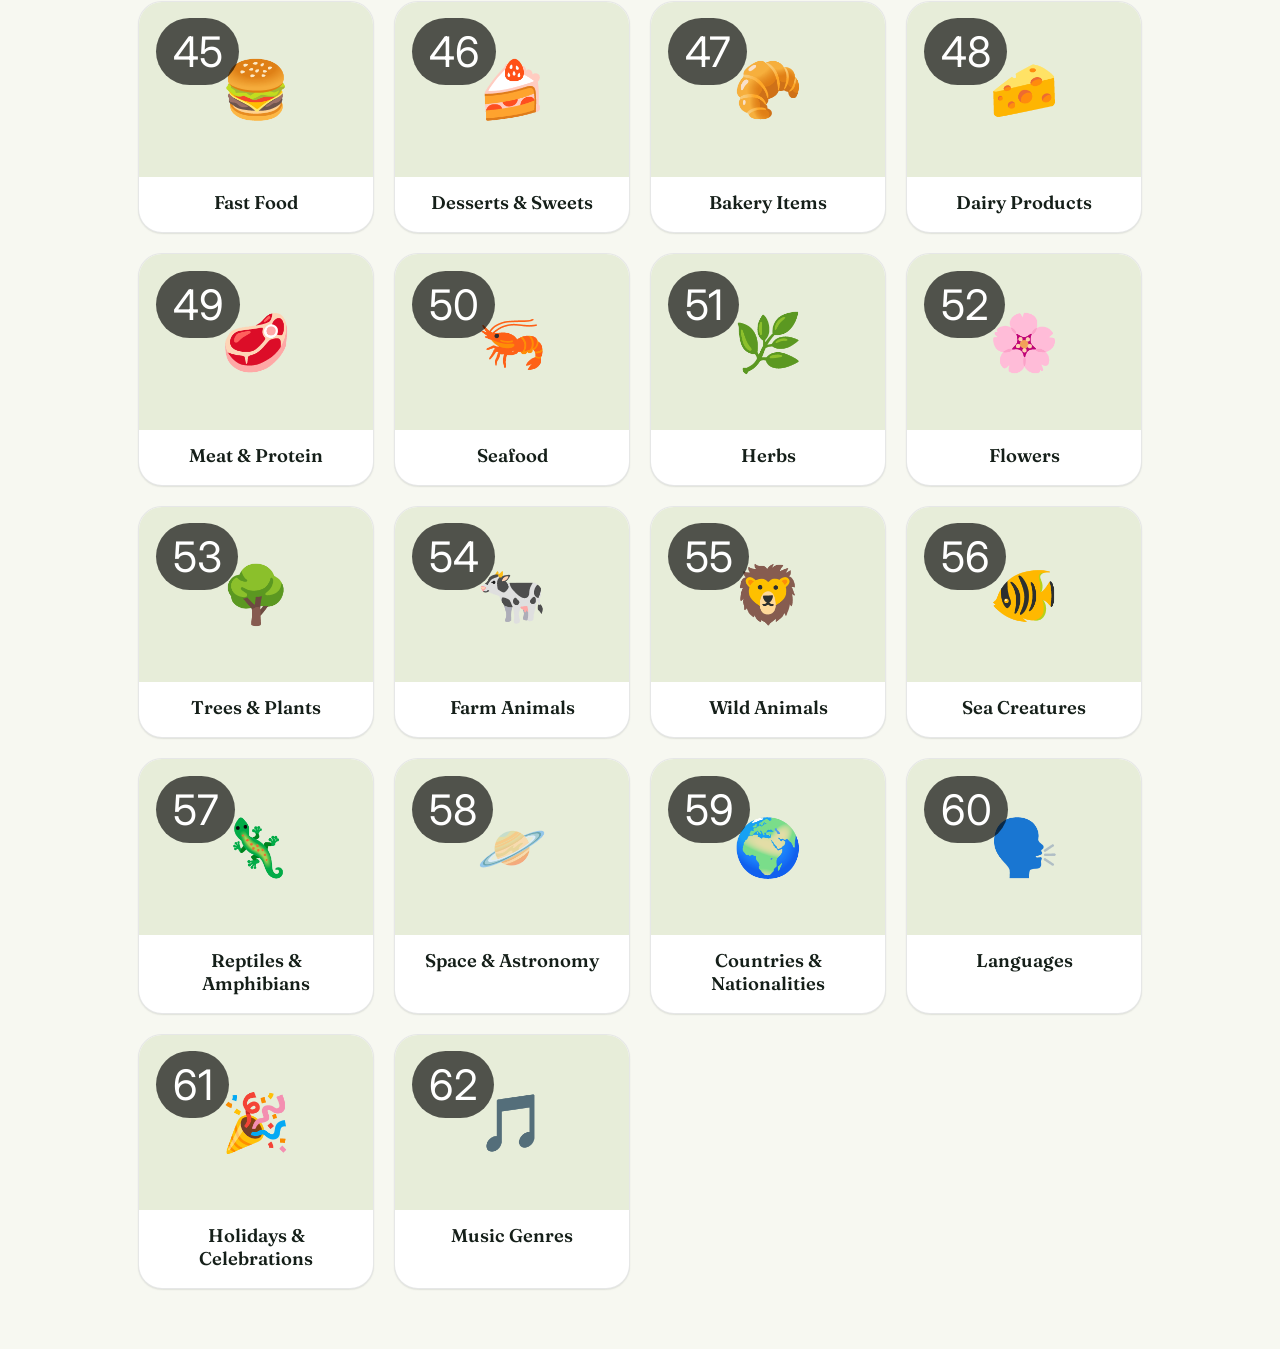
==== commit f4d1c840: "Add files via upload" ====
--- a/categories/index.html
+++ b/categories/index.html
@@ -24,10 +24,29 @@
     border-radius:999px; padding:0 0.4em; pointer-events:none;
   }
 </style>
+<script src="../mitra-auth.js"></script>
 </head>
 <body>
 
 <header>
+  <div class="header-bar">
+    <span></span>
+    <div class="header-controls">
+      <button class="icon-btn" id="themeToggle" aria-label="Switch to dark theme" aria-pressed="false">
+        <svg id="themeIconSun" viewBox="0 0 24 24" fill="none" stroke="currentColor" stroke-width="2"><circle cx="12" cy="12" r="4"/><path d="M12 2v2M12 20v2M4.9 4.9l1.4 1.4M17.7 17.7l1.4 1.4M2 12h2M20 12h2M4.9 19.1l1.4-1.4M17.7 6.3l1.4-1.4"/></svg>
+        <svg id="themeIconMoon" viewBox="0 0 24 24" fill="currentColor" style="display:none;"><path d="M21 12.8A9 9 0 1 1 11.2 3a7 7 0 0 0 9.8 9.8z"/></svg>
+      </button>
+      <div style="position:relative;">
+        <button class="icon-btn" id="accentBtn" aria-label="Choose accent color" aria-expanded="false" aria-haspopup="true">
+          <svg viewBox="0 0 24 24" fill="none" stroke="currentColor" stroke-width="2"><circle cx="12" cy="12" r="9"/><circle cx="9" cy="10" r="1.3" fill="currentColor"/><circle cx="14" cy="8.5" r="1.3" fill="currentColor"/><circle cx="16" cy="13" r="1.3" fill="currentColor"/></svg>
+        </button>
+        <div class="accent-panel" id="accentPanel" role="dialog" aria-label="Accent color">
+          <div class="accent-panel-title">Accent color</div>
+          <div class="accent-swatches" id="accentSwatches"></div>
+        </div>
+      </div>
+    </div>
+  </div>
   <div class="eyebrow">Pick a Topic</div>
   <h1>Learn &amp; Quiz</h1>
   <p>Choose a category to start browsing and testing yourself</p>
@@ -61,6 +80,15 @@
 const searchClear = document.getElementById('searchClear');
 
 let allCategories = [];
+let completedSet = new Set();
+
+async function loadCompletedSet(){
+  if(typeof MitraAuth === 'undefined') return;
+  try{
+    const completed = await MitraAuth.getCompletedCategories();
+    completedSet = new Set(completed.map(r => r.location));
+  }catch(e){ /* IndexedDB unavailable — badges just won't show */ }
+}
 
 async function loadCategories(){
   catNote.textContent = 'Loading categories…';
@@ -73,6 +101,7 @@
       catGrid.innerHTML = '';
       return;
     }
+    await loadCompletedSet();
     renderCategories(allCategories);
   }catch(e){
     catNote.textContent = 'Could not load cats/categories.json — make sure the cats folder is present.';
@@ -81,18 +110,23 @@
 }
 
 function renderCategories(categories){
-  catNote.textContent = categories.length ? `${categories.length} categories` : 'No categories match your search';
+  const doneCount = allCategories.filter(c => completedSet.has(c.location)).length;
+  catNote.textContent = categories.length
+    ? `${categories.length} categories · ${doneCount}/${allCategories.length} completed`
+    : 'No categories match your search';
   catGrid.innerHTML = '';
   categories.forEach(cat => {
     // Serial number reflects the category's position in the original,
     // unfiltered list (allCategories) so it stays stable while searching.
     const serial = allCategories.indexOf(cat) + 1;
+    const isComplete = completedSet.has(cat.location);
     const a = document.createElement('a');
-    a.className = 'cat-card';
+    a.className = 'cat-card' + (isComplete ? ' completed' : '');
     a.href = `categories.html?data=${encodeURIComponent(cat.location)}`;
     a.innerHTML = `
       <div class="cat-thumb">
         <span class="cat-serial">${serial}</span>
+        <span class="cat-complete-badge" aria-hidden="true">✓</span>
         <span class="cat-emoji" aria-hidden="true">${cat.emoji}</span>
       </div>
       <div class="cat-label">${cat.name}</div>`;
@@ -118,6 +152,23 @@
 });
 
 loadCategories();
+
+if(typeof MitraAuth !== 'undefined'){
+  MitraAuth.initThemeToggle();
+  MitraAuth.initAccentPicker();
+  // Keep badges in sync if the user marks/unmarks a category, comes back
+  // via the back button, or has this page open in another tab.
+  MitraAuth.onProgressChange(async () => {
+    await loadCompletedSet();
+    applySearch();
+  });
+  document.addEventListener('visibilitychange', async () => {
+    if(document.visibilityState === 'visible'){
+      await loadCompletedSet();
+      applySearch();
+    }
+  });
+}
 </script>
 </body>
 </html>
--- a/categories/style.css
+++ b/categories/style.css
@@ -1,53 +1,159 @@
-@import url('https://fonts.googleapis.com/css2?family=Zilla+Slab:wght@500;600;700&family=Inter:wght@400;500;600;700&display=swap');
-
+@import url('https://fonts.googleapis.com/css2?family=Fraunces:opsz,wght@9..144,400;9..144,500;9..144,600;9..144,700&family=Inter:wght@400;500;600;700;800&display=swap');
+
+/* ============ TOKENS (shared with mitra-dashboard.html) ============ */
 :root{
-  --cream:#F5F7EC;
-  --card:#FFFFFF;
-  --wood:#4A7A3B;
-  --wood-dark:#355A2A;
-  --copper:#7EA23B;
-  --copper-dark:#688A2E;
-  --sage:#6E8F70;
-  --charcoal:#26301F;
-  --line: rgba(38,48,31,0.10);
+  --font-display:'Fraunces', serif;
+  --font-body:'Inter', sans-serif;
+
+  --bg:#F7F8F1;
+  --bg-soft:#EDF0E2;
+  --surface:#FFFFFF;
+  --surface-glass:rgba(255,255,255,.68);
+  --surface-glass-border:rgba(18,28,20,.08);
+  --ink:#151F19;
+  --ink-soft:#4C594F;
+  --muted:#818C82;
+  --line:rgba(18,28,20,.10);
+
+  --teal:#149164;
+  --teal-dark:#0D7350;
+  --teal-tint:#E1F3E9;
+  --coral:#F2792E;
+  --coral-tint:#FDECDD;
+  --gold:#E7A431;
+  --gold-tint:#FBF0DA;
+  --on-brand:#FFFFFF;
   --wrong:#C1443B;
-  --skeleton: #E7EDD9;
-}
-*{box-sizing:border-box;}
+  --skeleton:#E7EDD9;
+
+  --grad-hero: radial-gradient(120% 140% at 100% 0%, var(--teal-tint) 0%, var(--bg) 45%, var(--bg) 100%);
+  --grad-brand: linear-gradient(135deg,#0D7350 0%, #149164 55%, #E7A431 130%);
+  --grad-coral: linear-gradient(135deg,#F2792E 0%, #E7A431 100%);
+
+  --shadow-sm: 0 1px 2px rgba(18,28,20,.06), 0 1px 1px rgba(18,28,20,.04);
+  --shadow-md: 0 8px 24px -8px rgba(18,28,20,.16);
+  --shadow-lg: 0 24px 48px -12px rgba(18,28,20,.22);
+
+  --r-sm:12px; --r-md:18px; --r-lg:24px; --r-xl:28px;
+}
+
+[data-theme="dark"]{
+  --bg:#0B120D;
+  --bg-soft:#111A14;
+  --surface:#16211A;
+  --surface-glass:rgba(22,33,26,.62);
+  --surface-glass-border:rgba(230,240,232,.08);
+  --ink:#E7F0E9;
+  --ink-soft:#B4C4B8;
+  --muted:#7C8B80;
+  --line:rgba(230,240,232,.10);
+
+  --teal:#3FCB93;
+  --teal-dark:#2AA877;
+  --teal-tint:rgba(63,203,147,.16);
+  --coral:#FF9B54;
+  --coral-tint:rgba(255,155,84,.14);
+  --gold:#F6C567;
+  --gold-tint:rgba(246,197,103,.14);
+  --skeleton:#1C2A21;
+
+  --grad-hero: var(--bg);
+  --grad-brand: linear-gradient(135deg,#2AA877 0%, #3FCB93 55%, #F6C567 130%);
+  --grad-coral: linear-gradient(135deg,#FF9B54 0%, #F6C567 100%);
+
+  --shadow-sm: 0 1px 2px rgba(0,0,0,.3);
+  --shadow-md: 0 8px 24px -8px rgba(0,0,0,.5);
+  --shadow-lg: 0 24px 48px -12px rgba(0,0,0,.6);
+}
+
+/* ============ ACCENT THEMES (same picker as the dashboard) ============ */
+[data-accent="ocean"]{ --teal:#1477A6; --teal-dark:#0F5F87; --teal-tint:#E2F1F8; --grad-brand: linear-gradient(135deg,#0F5F87 0%, #1477A6 55%, #E7A431 130%); }
+[data-accent="ocean"][data-theme="dark"]{ --teal:#4FB8E0; --teal-dark:#2E9BC4; --teal-tint:rgba(79,184,224,.16); --grad-brand: linear-gradient(135deg,#2E9BC4 0%, #4FB8E0 55%, #F6C567 130%); }
+[data-accent="plum"]{ --teal:#8B4FBF; --teal-dark:#723FA0; --teal-tint:#F2EAFA; --grad-brand: linear-gradient(135deg,#723FA0 0%, #8B4FBF 55%, #E7A431 130%); }
+[data-accent="plum"][data-theme="dark"]{ --teal:#B98CF0; --teal-dark:#9E6BDE; --teal-tint:rgba(185,140,240,.16); --grad-brand: linear-gradient(135deg,#9E6BDE 0%, #B98CF0 55%, #F6C567 130%); }
+[data-accent="terracotta"]{ --teal:#C1592D; --teal-dark:#9E4522; --teal-tint:#FBEBE1; --grad-brand: linear-gradient(135deg,#9E4522 0%, #C1592D 55%, #E7A431 130%); }
+[data-accent="terracotta"][data-theme="dark"]{ --teal:#E88656; --teal-dark:#D06B3B; --teal-tint:rgba(232,134,86,.16); --grad-brand: linear-gradient(135deg,#D06B3B 0%, #E88656 55%, #F6C567 130%); }
+[data-accent="berry"]{ --teal:#B0295A; --teal-dark:#8E1D47; --teal-tint:#FBE7EF; --grad-brand: linear-gradient(135deg,#8E1D47 0%, #B0295A 55%, #E7A431 130%); }
+[data-accent="berry"][data-theme="dark"]{ --teal:#F0679A; --teal-dark:#DB4880; --teal-tint:rgba(240,103,154,.16); --grad-brand: linear-gradient(135deg,#DB4880 0%, #F0679A 55%, #F6C567 130%); }
+[data-accent="slate"]{ --teal:#445048; --teal-dark:#333D37; --teal-tint:#E9ECE9; --grad-brand: linear-gradient(135deg,#333D37 0%, #445048 55%, #E7A431 130%); }
+[data-accent="slate"][data-theme="dark"]{ --teal:#9DAFA3; --teal-dark:#7E9188; --teal-tint:rgba(157,175,163,.16); --grad-brand: linear-gradient(135deg,#7E9188 0%, #9DAFA3 55%, #F6C567 130%); }
+
+*{box-sizing:border-box; -webkit-tap-highlight-color:transparent;}
 html,body{margin:0;padding:0;}
 body{
-  background:var(--cream);
-  background-image:
-    radial-gradient(circle at 1px 1px, rgba(74,122,59,0.07) 1px, transparent 0);
-  background-size: 22px 22px;
-  color:var(--charcoal);
-  font-family:'Inter', sans-serif;
+  background:var(--bg);
+  color:var(--ink);
+  font-family:var(--font-body);
   min-height:100vh;
-}
-
+  transition:background .3s ease, color .3s ease;
+}
+a{color:inherit;}
+:focus-visible{outline:2.5px solid var(--coral); outline-offset:3px; border-radius:6px;}
+
+/* ============ HEADER ============ */
 header{
-  background: linear-gradient(180deg, var(--wood) 0%, var(--wood-dark) 100%);
-  color:#F1F6E9;
-  padding: 22px 18px 60px;
+  background: var(--grad-brand);
+  color:#fff;
+  padding: 18px 18px 56px;
   position:relative;
   text-align:center;
-  box-shadow: 0 6px 0 rgba(0,0,0,0.08);
+  box-shadow: var(--shadow-md);
 }
 header h1{
-  font-family:'Zilla Slab', serif;
-  font-weight:700;
+  font-family: var(--font-display);
+  font-weight:600;
   font-size: clamp(1.8rem, 5vw, 2.6rem);
   margin: 4px 0 4px;
-  letter-spacing:0.5px;
-}
-header p{ margin:0; opacity:0.85; font-size:0.95rem; }
+  letter-spacing:-0.01em;
+}
+header p{ margin:0; opacity:0.9; font-size:0.95rem; }
 .eyebrow{
-  font-family:'Inter';
+  font-family: var(--font-body);
   text-transform:uppercase;
   letter-spacing:3px;
   font-size:0.68rem;
-  opacity:0.7;
-}
+  opacity:0.85;
+  font-weight:700;
+}
+
+/* ---------------- Header utility bar: back link + theme/accent controls ---------------- */
+.header-bar{
+  display:flex; align-items:center; justify-content:space-between;
+  gap:10px; margin-bottom:8px; text-align:left;
+}
+.back-link{
+  display:inline-flex; align-items:center; gap:6px;
+  font-size:0.88rem; opacity:0.9; text-decoration:none; color:inherit;
+  padding:6px 4px;
+}
+.back-link:hover{ opacity:1; }
+.header-controls{ display:flex; align-items:center; gap:6px; flex-shrink:0; }
+.icon-btn{
+  position:relative; width:36px; height:36px; border-radius:10px;
+  border:1px solid rgba(255,255,255,.35); background:rgba(255,255,255,.14);
+  display:flex; align-items:center; justify-content:center; color:#fff;
+  flex-shrink:0; cursor:pointer; transition:background .18s ease, border-color .18s ease;
+  font-size:1.05rem;
+}
+.icon-btn:hover{ background:rgba(255,255,255,.26); }
+.icon-btn svg{ width:18px; height:18px; }
+
+/* ============ ACCENT PICKER ============ */
+.accent-panel{
+  position:absolute; top:calc(100% + 10px); right:0; width:230px; max-width:calc(100vw - 32px);
+  background:var(--surface); border:1px solid var(--line); border-radius:var(--r-md);
+  box-shadow:var(--shadow-lg); padding:14px; z-index:150; opacity:0; visibility:hidden;
+  transform:translateY(-6px); transition:opacity .18s ease, transform .18s ease, visibility .18s;
+  text-align:left; color:var(--ink);
+}
+.accent-panel.open{ opacity:1; visibility:visible; transform:translateY(0); }
+.accent-panel-title{ font-size:.7rem; font-weight:800; text-transform:uppercase; letter-spacing:.08em; color:var(--muted); margin-bottom:10px; }
+.accent-swatches{ display:grid; grid-template-columns:1fr 1fr; gap:8px; }
+.accent-swatch{ display:flex; align-items:center; gap:8px; padding:8px; border-radius:10px; border:1.5px solid var(--line); background:transparent; text-align:left; font-family:var(--font-body); cursor:pointer; }
+.accent-swatch[aria-pressed="true"]{ border-color:var(--swatch); }
+.accent-swatch-dot{ width:15px; height:15px; border-radius:50%; background:var(--swatch); flex-shrink:0; box-shadow:0 0 0 2px var(--surface), 0 0 0 3.5px var(--swatch); }
+.accent-swatch-label{ font-size:.75rem; font-weight:700; color:var(--ink); line-height:1.25; }
+.accent-swatch-label small{ display:block; font-weight:500; color:var(--muted); font-size:.64rem; }
 
 /* ---------------- Categories page ---------------- */
 .cat-main{ max-width: 1040px; margin: 0 auto; padding: 28px 18px 60px; }
@@ -57,30 +163,40 @@
   gap: 20px;
 }
 .cat-card{
-  background:var(--card);
-  border-radius: 18px;
+  background:var(--surface);
+  border-radius: var(--r-lg);
   overflow:hidden;
   text-decoration:none;
-  color:var(--charcoal);
-  box-shadow: 0 3px 0 var(--line), 0 8px 20px rgba(38,48,31,0.06);
+  color:var(--ink);
+  box-shadow: var(--shadow-sm);
   border: 1px solid var(--line);
-  transition: transform 0.15s ease, box-shadow 0.15s ease;
+  transition: transform 0.15s ease, box-shadow 0.15s ease, border-color .15s ease;
   display:flex; flex-direction:column;
+  position:relative;
 }
 .cat-card:hover{
   transform: translateY(-4px);
-  box-shadow: 0 6px 0 var(--line), 0 14px 26px rgba(38,48,31,0.10);
-}
+  box-shadow: var(--shadow-md);
+}
+.cat-card.completed{ border-color:var(--teal); }
+.cat-complete-badge{
+  position:absolute; top:0.5em; right:0.5em; z-index:3;
+  width:26px; height:26px; border-radius:50%;
+  background:var(--teal); color:#fff; font-size:0.85rem;
+  display:none; align-items:center; justify-content:center;
+  box-shadow:var(--shadow-sm);
+}
+.cat-card.completed .cat-complete-badge{ display:flex; }
 .cat-thumb{
   width:100%; aspect-ratio: 4/3; overflow:hidden;
   background: var(--skeleton);
 }
 .cat-thumb img{ width:100%; height:100%; object-fit:cover; display:block; }
 .cat-label{
-  font-family:'Zilla Slab', serif; font-weight:700; font-size:1.15rem;
+  font-family: var(--font-display); font-weight:600; font-size:1.15rem;
   padding: 14px 16px 18px; text-align:center;
 }
-.cat-note{ text-align:center; opacity:0.7; margin: 6px 0 26px; font-size:0.9rem; }
+.cat-note{ text-align:center; opacity:0.85; margin: 6px 0 26px; font-size:0.9rem; color:var(--muted); }
 
 nav.tabs{
   display:flex; justify-content:center; gap:10px;
@@ -88,139 +204,157 @@
   flex-wrap:wrap; padding: 0 12px;
 }
 nav.tabs button{
-  font-family:'Zilla Slab', serif; font-weight:600; font-size:1rem;
-  padding:12px 26px; border-radius:999px; border:2px solid var(--card);
-  background:var(--card); color:var(--wood-dark); cursor:pointer;
-  box-shadow:0 4px 10px rgba(38,48,31,0.15); transition: all .18s ease;
-}
-nav.tabs button.active{ background:var(--copper); border-color:var(--copper); color:#fff; }
+  font-family: var(--font-body); font-weight:700; font-size:0.95rem;
+  padding:12px 26px; border-radius:999px; border:2px solid var(--surface);
+  background:var(--surface); color:var(--teal-dark); cursor:pointer;
+  box-shadow:var(--shadow-md); transition: all .18s ease;
+}
+nav.tabs button.active{ background:var(--grad-brand); border-color:transparent; color:#fff; }
 nav.tabs button:hover{ transform: translateY(-2px); }
 
 main{ max-width:1180px; margin:0 auto; padding: 40px 18px 70px; }
 section.view{ display:none; }
 section.view.active{ display:block; }
 
-.search-row{ display:flex; justify-content:center; margin-bottom:26px; }
+/* ---------------- Mark as complete ---------------- */
+.complete-row{ display:flex; justify-content:center; margin: -6px 0 26px; }
+.complete-btn{
+  display:inline-flex; align-items:center; gap:8px;
+  font-family:var(--font-body); font-weight:700; font-size:0.92rem;
+  padding:11px 22px; border-radius:999px; border:1.5px solid var(--line);
+  background:var(--surface); color:var(--ink); cursor:pointer;
+  transition: all .18s ease; box-shadow:var(--shadow-sm);
+}
+.complete-btn:hover{ border-color:var(--teal); color:var(--teal-dark); }
+.complete-btn.is-complete{ background:var(--teal-tint); border-color:var(--teal); color:var(--teal-dark); }
+
+.search-row{ display:flex; justify-content:center; margin-bottom:26px; position:relative; }
 #searchBox{
   width:100%; max-width:420px; padding:12px 18px; border-radius:12px;
-  border:1.5px solid var(--line); background:var(--card);
-  font-size:1rem; font-family:'Inter'; outline:none;
-}
-#searchBox:focus{ border-color: var(--copper); }
-
-.count-note{ text-align:center; color:#7c8a6f; font-size:0.85rem; margin-bottom:22px; }
-
-/* Virtualized grid: viewport scrolls, .grid is a tall relative-positioned
-   canvas, .card items are absolutely positioned inside it so only the
-   cards actually on screen exist in the DOM at any time. */
+  border:1.5px solid var(--line); background:var(--surface); color:var(--ink);
+  font-size:1rem; font-family:var(--font-body); outline:none;
+}
+.search-row #searchBox{ padding-right:2.25em; box-sizing:border-box; }
+#searchBox:focus{ border-color: var(--teal); }
+.search-clear{
+  position:absolute; right:calc(50% - 210px + 0.5em); top:50%; transform:translateY(-50%);
+  border:none; background:transparent; cursor:pointer; font-size:1.1em;
+  line-height:1; padding:0.2em 0.4em; color:inherit; opacity:0.6; display:none;
+}
+.search-clear:hover{ opacity:1; }
+@media(max-width:480px){ .search-clear{ right:1.2em; } }
+
+.count-note{ text-align:center; color:var(--muted); font-size:0.85rem; margin-bottom:22px; }
+
 .grid-viewport{ max-height:72vh; overflow-y:auto; overflow-x:hidden; border-radius:14px; -webkit-overflow-scrolling:touch; }
 .grid{ position:relative; }
 
 .card{
-  background:var(--card); border-radius:14px; padding:10px 10px 14px;
+  background:var(--surface); border-radius:14px; padding:10px 10px 14px;
   text-align:center; border:1px solid var(--line); position:absolute;
   top:0; left:0;
   transition: transform .15s ease, box-shadow .15s ease; cursor:default; overflow:hidden;
 }
-.card:hover{ transform: translateY(-4px); box-shadow: 0 10px 20px rgba(74,122,59,0.16); }
+.card:hover{ transform: translateY(-4px); box-shadow: var(--shadow-md); }
 .card .num{
   position:absolute; top:8px; left:8px; font-size:0.62rem; color:#fff;
-  background:rgba(38,48,31,0.55); padding:1px 6px; border-radius:999px;
-  font-family:'Inter'; font-weight:600; z-index:2;
+  background:rgba(18,28,20,0.55); padding:1px 6px; border-radius:999px;
+  font-family:var(--font-body); font-weight:600; z-index:2;
 }
 .search-btn{
   position:absolute; top:6px; right:6px; width:26px; height:26px;
-  border-radius:50%; border:none; background: rgba(38,48,31,0.55); color:#fff;
+  border-radius:50%; border:none; background: rgba(18,28,20,0.55); color:#fff;
   font-size:0.85rem; display:flex; align-items:center; justify-content:center;
   cursor:pointer; z-index:3; transition: background .15s ease, transform .15s ease;
 }
-.search-btn:hover{ background: var(--copper); transform: scale(1.08); }
+.search-btn:hover{ background: var(--teal); transform: scale(1.08); }
 .thumb{
   width:100%; aspect-ratio: 1 / 1; border-radius:10px; overflow:hidden;
-  background: linear-gradient(100deg, var(--skeleton) 25%, #F3F7EA 37%, var(--skeleton) 63%);
+  background: linear-gradient(100deg, var(--skeleton) 25%, var(--bg-soft) 37%, var(--skeleton) 63%);
   background-size: 400% 100%; animation: shimmer 1.4s ease-in-out infinite;
   display:flex; align-items:center; justify-content:center; margin-bottom:10px;
 }
-.thumb.loaded{ animation:none; background:#F3F7EA; }
+.thumb.loaded{ animation:none; background:var(--bg-soft); }
 .thumb img{ width:100%; height:100%; object-fit:cover; display:block; }
 .thumb .fallback-icon{ font-size:2.4rem; }
 @keyframes shimmer{ 0%{ background-position: 100% 0; } 100%{ background-position: -100% 0; } }
-.card .name{ font-family:'Zilla Slab', serif; font-weight:600; font-size:0.9rem; color:var(--charcoal); }
+.card .name{ font-family: var(--font-display); font-weight:600; font-size:0.9rem; color:var(--ink); }
 
 .quiz-wrap{ max-width:560px; margin:0 auto; }
 .progress-row{ display:flex; align-items:center; gap:12px; margin-bottom:22px; }
 .progress-track{ flex:1; height:8px; background:var(--line); border-radius:999px; overflow:hidden; }
-.progress-fill{ height:100%; background:var(--sage); width:0%; transition:width .25s ease; }
-.progress-label{ font-size:0.85rem; color:#7c8a6f; white-space:nowrap; font-weight:600; }
+.progress-fill{ height:100%; background:var(--grad-brand); width:0%; transition:width .25s ease; }
+.progress-label{ font-size:0.85rem; color:var(--muted); white-space:nowrap; font-weight:600; }
 .score-pill{
-  display:inline-block; background:var(--copper); color:#fff; font-weight:700;
+  display:inline-block; background:var(--grad-brand); color:#fff; font-weight:700;
   font-size:0.78rem; padding:4px 12px; border-radius:999px;
 }
 
 .quiz-card{
-  background:var(--card); border-radius:20px; padding:26px 20px 26px; text-align:center;
-  box-shadow: 0 10px 26px rgba(74,122,59,0.14); border:1px solid var(--line);
-}
-.quiz-card .eyebrow{ color:#9fab8f; }
+  background:var(--surface); border-radius:20px; padding:26px 20px 26px; text-align:center;
+  box-shadow: var(--shadow-md); border:1px solid var(--line);
+}
+.quiz-card .eyebrow{ color:var(--muted); }
 .quiz-thumb{
   width:180px; height:180px; max-width:70%; aspect-ratio:1/1; margin: 14px auto 16px;
   border-radius:16px; overflow:hidden;
-  background: linear-gradient(100deg, var(--skeleton) 25%, #F3F7EA 37%, var(--skeleton) 63%);
+  background: linear-gradient(100deg, var(--skeleton) 25%, var(--bg-soft) 37%, var(--skeleton) 63%);
   background-size: 400% 100%; animation: shimmer 1.4s ease-in-out infinite;
-  display:flex; align-items:center; justify-content:center; box-shadow: 0 6px 16px rgba(74,122,59,0.18);
-}
-.quiz-thumb.loaded{ animation:none; background:#F3F7EA; }
+  display:flex; align-items:center; justify-content:center; box-shadow: var(--shadow-sm);
+}
+.quiz-thumb.loaded{ animation:none; background:var(--bg-soft); }
 .quiz-thumb img{ width:100%; height:100%; object-fit:cover; display:block; }
 .quiz-thumb .fallback-icon{ font-size:4.4rem; }
 
 .quiz-question{
-  font-family:'Zilla Slab', serif; font-weight:600; font-size:1.25rem;
-  margin: 0 0 22px; color:var(--charcoal);
+  font-family: var(--font-display); font-weight:600; font-size:1.25rem;
+  margin: 0 0 22px; color:var(--ink);
 }
 .options{ display:grid; grid-template-columns: 1fr 1fr; gap:12px; }
 @media(max-width:420px){ .options{ grid-template-columns: 1fr; } }
 
 .opt{
-  font-family:'Inter'; font-weight:600; font-size:0.95rem; padding:14px 10px;
-  border-radius:12px; border:2px solid var(--line); background:#FAFBF5;
-  cursor:pointer; transition: all .15s ease; color:var(--charcoal);
-}
-.opt:hover{ border-color: var(--copper); }
-.opt.correct{ background: var(--sage); border-color: var(--sage); color:#fff; }
+  font-family:var(--font-body); font-weight:600; font-size:0.95rem; padding:14px 10px;
+  border-radius:12px; border:2px solid var(--line); background:var(--bg-soft);
+  cursor:pointer; transition: all .15s ease; color:var(--ink);
+}
+.opt:hover{ border-color: var(--teal); }
+.opt.correct{ background: var(--teal); border-color: var(--teal); color:#fff; }
 .opt.wrong{ background: var(--wrong); border-color: var(--wrong); color:#fff; }
 .opt[disabled]{ cursor:default; }
 
 .next-row{ margin-top:22px; display:flex; justify-content:center; }
 #nextBtn{
-  font-family:'Zilla Slab', serif; font-weight:600; font-size:1rem; padding:11px 30px;
-  border-radius:999px; border:none; background:var(--wood-dark); color:#fff;
+  font-family: var(--font-display); font-weight:600; font-size:1rem; padding:11px 30px;
+  border-radius:999px; border:none; background:var(--grad-brand); color:#fff;
   cursor:pointer; opacity:0; pointer-events:none; transition: opacity .15s ease;
 }
 #nextBtn.show{ opacity:1; pointer-events:auto; }
-#nextBtn:hover{ background:var(--copper-dark); }
+#nextBtn:hover{ filter:brightness(1.06); }
 
 .center-card{
-  max-width:520px; margin:20px auto; background:var(--card); border-radius:20px;
-  padding:40px 26px; text-align:center; box-shadow: 0 10px 26px rgba(74,122,59,0.14);
+  max-width:520px; margin:20px auto; background:var(--surface); border-radius:20px;
+  padding:40px 26px; text-align:center; box-shadow: var(--shadow-md);
   border:1px solid var(--line);
 }
-.center-card h2{ font-family:'Zilla Slab', serif; font-size:1.6rem; margin-top:0; }
+.center-card h2{ font-family: var(--font-display); font-size:1.6rem; margin-top:0; }
 .center-card .big-icon{ font-size:3.4rem; margin-bottom:10px;}
 .center-card .score-big{
-  font-family:'Zilla Slab', serif; font-size:3rem; font-weight:700; color:var(--copper); margin: 10px 0;
-}
+  font-family: var(--font-display); font-size:3rem; font-weight:700; color:var(--teal-dark); margin: 10px 0;
+}
+[data-theme="dark"] .center-card .score-big{ color:var(--teal); }
 .btn-primary{
-  font-family:'Zilla Slab', serif; font-weight:600; font-size:1.05rem; padding:13px 34px;
-  border-radius:999px; border:none; background:var(--copper); color:#fff; cursor:pointer; margin-top:10px;
-}
-.btn-primary:hover{ background:var(--copper-dark); }
-.load-note{ font-size:0.8rem; color:#9fab8f; margin-top:10px; }
+  font-family: var(--font-display); font-weight:600; font-size:1.05rem; padding:13px 34px;
+  border-radius:999px; border:none; background:var(--grad-brand); color:#fff; cursor:pointer; margin-top:10px;
+}
+.btn-primary:hover{ filter:brightness(1.06); }
+.load-note{ font-size:0.8rem; color:var(--muted); margin-top:10px; }
 
 .thumb, .quiz-thumb{ cursor: zoom-in; }
 
 #lightbox{
-  position:fixed; inset:0; z-index:100;
-  background: rgba(14,20,10,0.86);
+  position:fixed; inset:0; z-index:200;
+  background: rgba(10,16,10,0.86);
   display:none;
   align-items:center; justify-content:center;
   flex-direction:column;
@@ -236,12 +370,12 @@
   object-fit:contain;
   border-radius:14px;
   box-shadow: 0 20px 50px rgba(0,0,0,0.5);
-  background:#F3F7EA;
+  background:var(--bg-soft);
   cursor: zoom-out;
 }
 #lightboxCaption{
-  color:#F1F6E9;
-  font-family:'Zilla Slab', serif;
+  color:#fff;
+  font-family: var(--font-display);
   font-weight:600;
   font-size:1.15rem;
   margin-top:16px;
@@ -254,7 +388,7 @@
   border-radius:50%;
   border:none;
   background: rgba(255,255,255,0.14);
-  color:#F1F6E9;
+  color:#fff;
   font-size:1.4rem;
   line-height:1;
   cursor:pointer;
@@ -271,13 +405,13 @@
   border-radius:999px;
   border:1.5px solid rgba(255,255,255,0.35);
   background: rgba(255,255,255,0.1);
-  color:#F1F6E9;
-  font-family:'Inter'; font-weight:600; font-size:0.88rem;
+  color:#fff;
+  font-family:var(--font-body); font-weight:600; font-size:0.88rem;
   cursor:pointer;
   transition: background .15s ease;
 }
 #lightboxSearch.show{ display:inline-flex; }
 #lightboxSearch:hover{ background: rgba(255,255,255,0.22); }
 
-footer{ text-align:center; padding:24px; color:#9fab8f; font-size:0.78rem; }
+footer{ text-align:center; padding:24px; color:var(--muted); font-size:0.78rem; }
 footer .credit{ display:block; margin-top:4px; opacity:0.85; }
